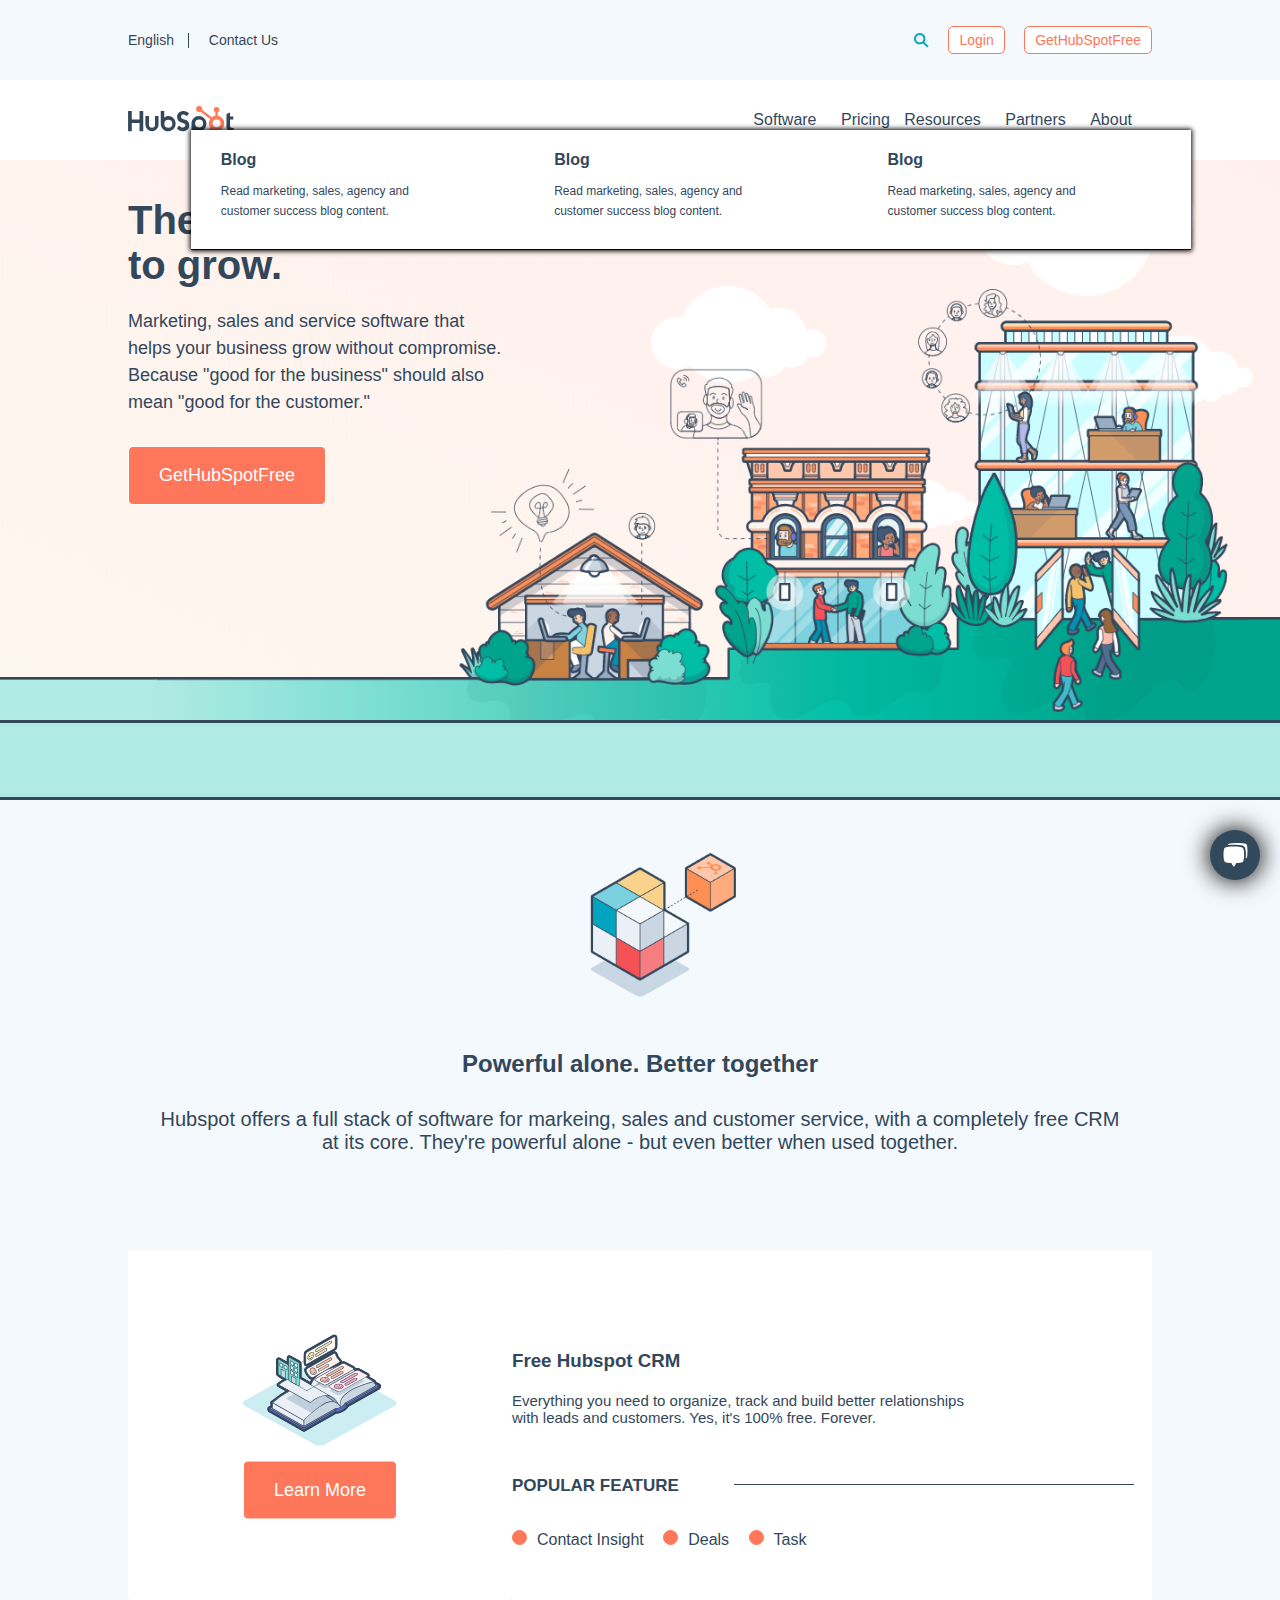
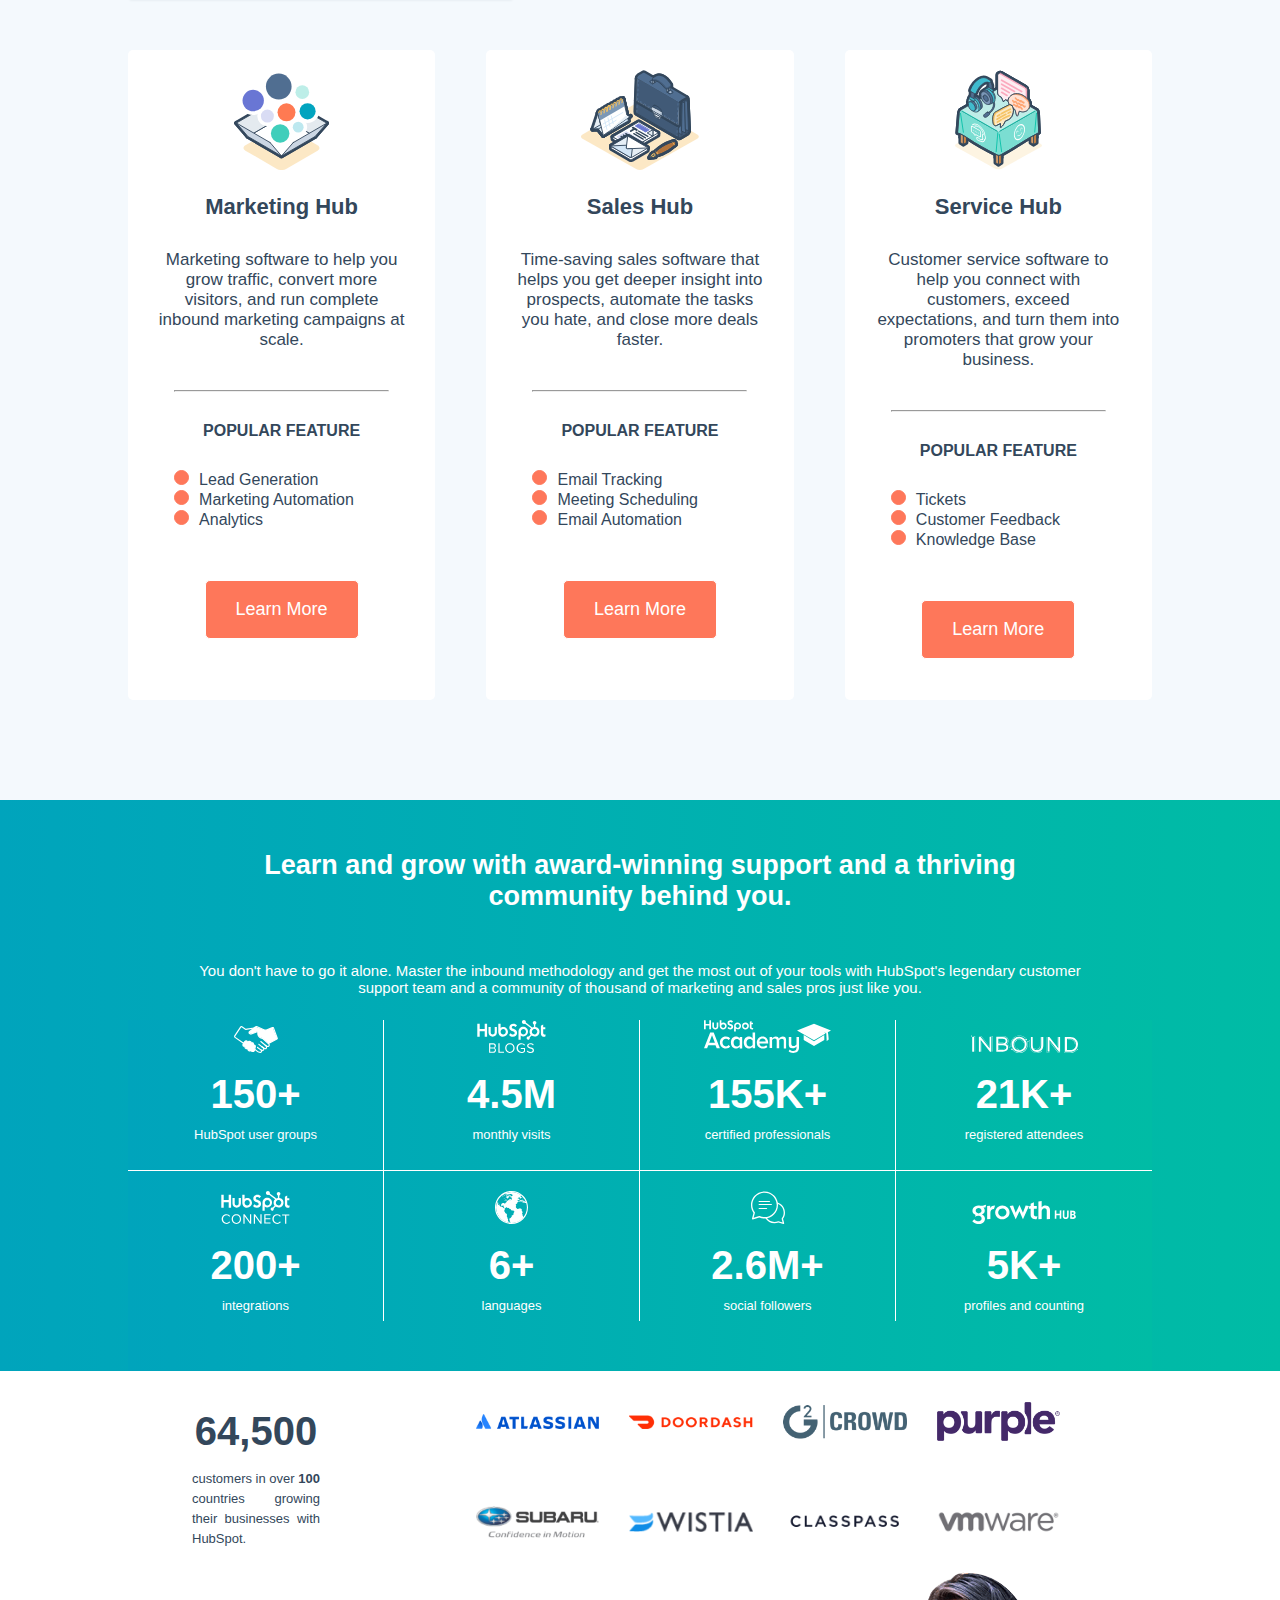
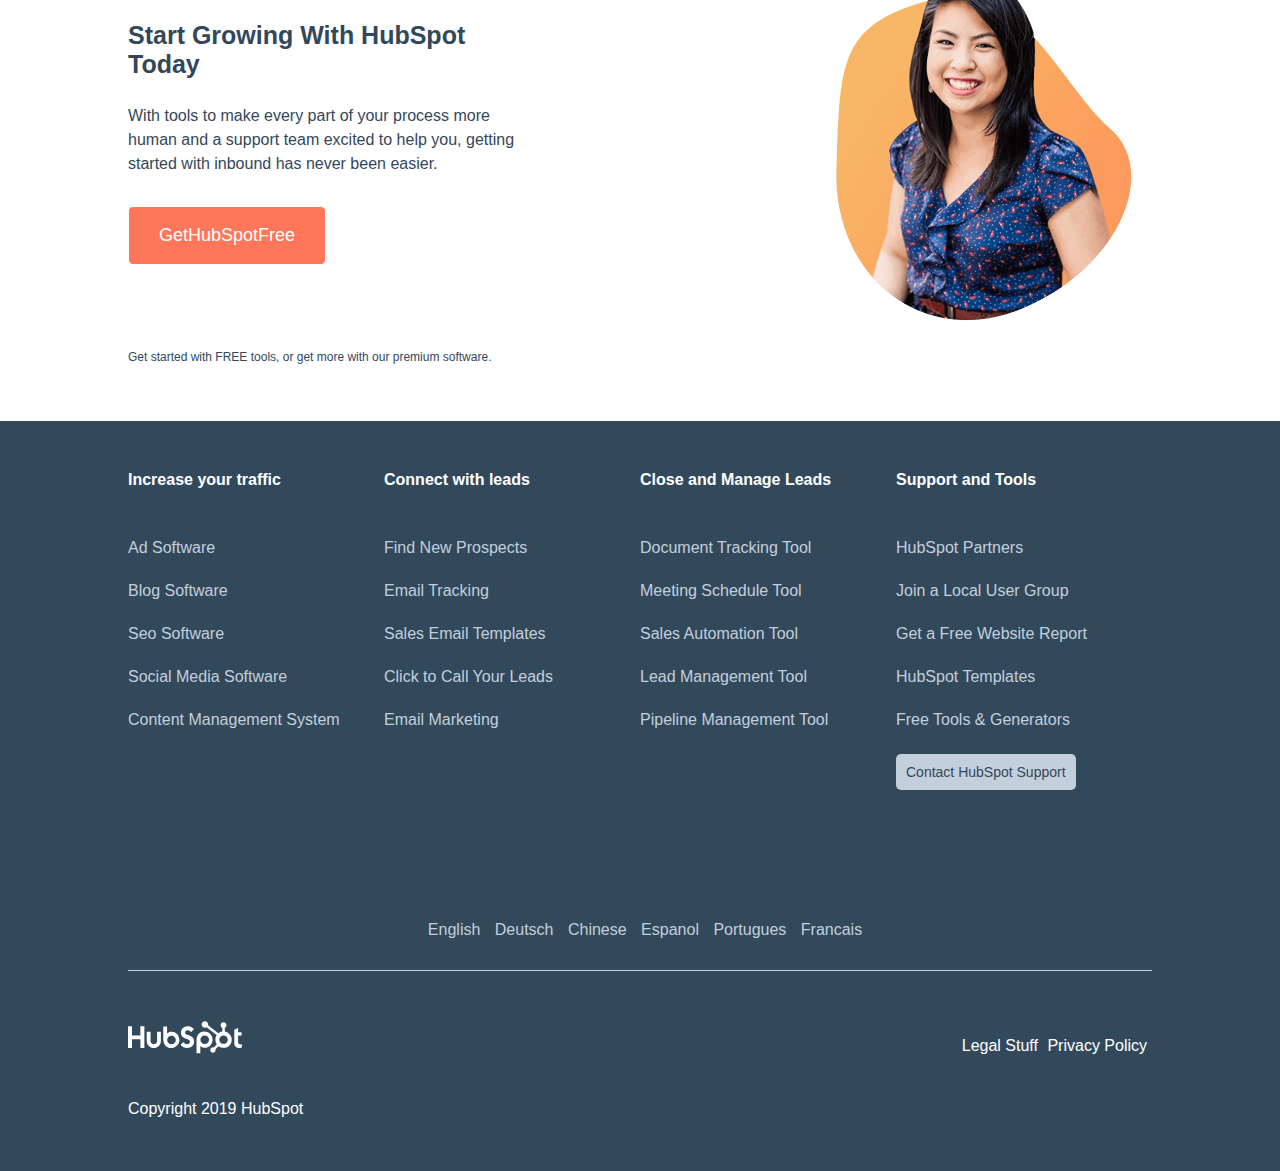
==== bonus/index.html @ f90f20a8 "struttura dropdown resources" ====
<!DOCTYPE html>
<html lang="en">

<head>
    <meta charset="UTF-8">
    <meta http-equiv="X-UA-Compatible" content="IE=edge">
    <meta name="viewport" content="width=device-width, initial-scale=1.0">
    <link rel="shortcut icon" href="./assets/img/HubSpot-Inversed-Favicon.webp" type="image/x-icon" />
    <link rel="preconnect" href="https://fonts.gstatic.com">
    <link href="https://fonts.googleapis.com/css2?family=Montserrat:wght@200;400;600;800&display=swap" rel="stylesheet">
    <link rel="stylesheet" href="https://cdnjs.cloudflare.com/ajax/libs/font-awesome/5.15.3/css/all.min.css"
        integrity="sha512-iBBXm8fW90+nuLcSKlbmrPcLa0OT92xO1BIsZ+ywDWZCvqsWgccV3gFoRBv0z+8dLJgyAHIhR35VZc2oM/gI1w=="
        crossorigin="anonymous" />
    <link rel="stylesheet" href="./assets/css/style.css">
    <link rel="stylesheet" href="./assets/css/dropdown.css">
    <title>Hubspot</title>
</head>

<body>
    <header>
        <div class="container fixed bg-sky clearfix">
            <!-- navbar top -->
            <nav class="top-nav">
                <div class="language">
                    <i class="fas fa-globe-europe"></i>
                    <a href="">English</a>
                    <i class="fas fa-chevron-down"></i>
                    <span class="vertical-divider"></span>
                    <a class="padding-left" href="#">Contact Us</a>
                </div>
                <div class="login">
                    <img src="./assets/img/search-20icon.webp" alt="search icon">
                    <a class="outline-red" href="#">Login</a>
                    <a class="solid-red" href="#">GetHubSpotFree</a>
                </div>
            </nav>
            <!-- /navbar top -->
        </div>
        <div class="container bg-white clearfix">
            <!-- navbar bot -->
            <nav class="bot-nav mg-top">
                <div class="logo">
                    <img src="./assets/img/logo.svg" alt="hubspot logo">
                </div>
                <div class="menu">
                    <div class="dropdown">Software<i class="fas fa-chevron-down"></i>
                        <div class="dropdown-content">
                            <div class="software-row clearfix">
                                <img src="../bonus/assets/img/0.png" alt="">
                                <div class="row-text">
                                    <h4>Free HubSpot CRM</h4>
                                    <p>All your contacts and companies. 100% free.</p>
                                </div>
                            </div>
                            <hr>
                            <div class="software-row clearfix">
                                <img src="../bonus/assets/img/1.png" alt="">
                                <div class="row-text">
                                    <h4>Marketing Hub</h4>
                                    <p>All your contacts and companies. 100% free.</p>
                                </div>
                            </div>
                            <div class="software-row clearfix">
                                <img src="../bonus/assets/img/2.png" alt="">
                                <div class="row-text">
                                    <h4>Sales Hub</h4>
                                    <p>Sales software for closing more deals, faster. Free and premium plans.</p>
                                </div>
                            </div>
                            <div class="software-row clearfix">
                                <img src="../bonus/assets/img/3.png" alt="">
                                <div class="row-text">
                                    <h4 class="novelty">Service Hub</h4>
                                    <p>Software for providing first-class customer service. Free and premium plans.</p>
                                </div>
                            </div>
                            <div class="software-row clearfix">
                                <img src="../bonus/assets/img/4.png" alt="">
                                <div class="row-text">
                                    <h4>CMS Hub</h4>
                                    <p>Content management software to power websites. Premium plans and free trial.</p>
                                </div>
                            </div>
                            <hr>
                            <div class="software-row clearfix">
                                <div id="bottom" class="row-text">
                                    <h4>App Marketplace</h4>
                                    <p>Find HubSpot apps for the tools and software you use to run your business.</p>
                                </div>
                            </div>
                        </div>
                    </div>
                    <div class="dropdown">Pricing</div>
                    <div class="dropdown">Resources<i class="fas fa-chevron-down"></i>
                        <div class="resources-dropdown">
                            <div class="resources-row clearfix">
                                <div class="resources-card">
                                    <h4>Blog</h4>
                                    <p>Read marketing, sales, agency and customer success blog content.</p>
                                </div>
                                <div class="resources-card">
                                    <h4>Blog</h4>
                                    <p>Read marketing, sales, agency and customer success blog content.</p>
                                </div>
                                <div class="resources-card">
                                    <h4>Blog</h4>
                                    <p>Read marketing, sales, agency and customer success blog content.</p>
                                </div>
                            </div>
                        </div>
                    </div>

                    <div class="dropdown">Partners<i class="fas fa-chevron-down"></i></div>

                    <div class="dropdown">About<i class="fas fa-chevron-down"></i></div>

                </div>
            </nav>
            <!-- navbar bot -->
        </div>
    </header>

    <main>
        <!-- jumbotron -->
        <div class="jumbotron">
            <div class="text_container">
                <h1>There's a better way to grow.</h1>
                <p>Marketing, sales and service software that helps your business grow without compromise. Because "good
                    for the business" should also mean "good for the customer."</p>
                <a class="big" href="#">GetHubSpotFree</a>
            </div>
        </div>
        <!-- /jumbotron -->
        <!-- intersezione -->
        <div class="intersection"></div>
        <!-- /intersezione -->
        <!-- jumbotron cube -->
        <div class="cube_section bg-rubik clearfix">
            <div class="jumbotron_row_top rubik"></div>
            <div class="jumbotron_row_bot">
                <h2>Powerful alone. Better together</h2>
                <p>Hubspot offers a full stack of software for markeing, sales and customer service, with a completely
                    free CRM at its core. They're powerful alone - but even better when used together.</p>
            </div>
        </div>
        <!-- /jumbotron cube -->
        <!-- free crm section -->
        <div class="free_crm_container clearfix bg-sky">
            <div class="learn_more bg-white">
                <div class="img_book"><img src="./assets/img/book.svg" alt="">
                    <div class="big">Learn More</div>
                </div>
            </div>
            <div class="free_crm_ups bg-white">
                <div class="crm_text_container">
                    <h3>Free Hubspot CRM</h3>
                    <p>Everything you need to organize, track and build better relationships with leads and customers.
                        Yes,
                        it's 100% free. Forever.</p>
                    <h4>POPULAR FEATURE
                        <div class="horizontal_divider"></div>
                    </h4>
                </div>
                <div class="checkmarks">
                    <ul>
                        <li><i class="fas fa-check"></i>Contact Insight</li>
                        <li><i class="fas fa-check"></i>Deals</li>
                        <li><i class="fas fa-check"></i>Task</li>
                    </ul>
                </div>
            </div>
        </div>
        <!-- /free crm section -->
        <div class="container padding-bt bg-rubik">
            <div class="card-container clearfix">
                <div class="card">
                    <img src="./assets/img/buble.svg" alt="bubble image">
                    <h3>Marketing Hub</h3>
                    <p>Marketing software to help you grow traffic, convert more visitors, and run complete inbound
                        marketing campaigns at scale.</p>
                    <hr>
                    <h4>Popular Feature</h4>
                    <!-- dovrebbero essere dei link ma i programmatori sono pigri, quindi non ho voglia di cambiarli tutti. -->
                    <ul>
                        <li><i class="fas fa-check"></i>Lead Generation</li>
                        <li><i class="fas fa-check"></i>Marketing Automation</li>
                        <li><i class="fas fa-check"></i>Analytics</li>
                    </ul>
                    <div class="big">Learn More</div>
                </div>
                <div class="middle card">
                    <img src="./assets/img/office.svg" alt="business briefcase image">
                    <h3>Sales Hub</h3>
                    <p>Time-saving sales software that helps you get deeper insight into prospects, automate the tasks
                        you hate, and close more deals faster.</p>
                    <hr>
                    <h4>Popular Feature</h4>
                    <ul>
                        <li><i class="fas fa-check"></i>Email Tracking</li>
                        <li><i class="fas fa-check"></i>Meeting Scheduling</li>
                        <li><i class="fas fa-check"></i>Email Automation</li>
                    </ul>
                    <div class="big">Learn More</div>
                </div>
                <div class="card">
                    <img src="./assets/img/table.svg" alt="business desktop image">
                    <h3>Service Hub</h3>
                    <p>Customer service software to help you connect with customers, exceed expectations, and turn them
                        into promoters that grow your business.</p>
                    <hr>
                    <h4>Popular Feature</h4>
                    <ul>
                        <li><i class="fas fa-check"></i>Tickets</li>
                        <li><i class="fas fa-check"></i>Customer Feedback</li>
                        <li><i class="fas fa-check"></i>Knowledge Base</li>
                    </ul>
                    <div class="big">Learn More</div>
                </div>
            </div>
        </div>
        <div class="benchmark_section">
            <div class="benchmark_container">
                <h2>Learn and grow with award-winning support and a thriving community behind you.</h2>
                <p>You don't have to go it alone. Master the inbound methodology and get the most out of your tools with
                    HubSpot's legendary customer support team and a community of thousand of marketing and sales pros
                    just like you.</p>
            </div>
            <div class="customer_container clearfix">
                <div class="customer_card">
                    <img src="./assets/img/hands.svg" alt="a simple handshake">
                    <h4>150+</h4>
                    <p>HubSpot user groups</p>
                </div>
                <div class="customer_card">
                    <img src="./assets/img/blogs.svg" alt="hubspot blog logo">
                    <h4>4.5M</h4>
                    <p>monthly visits</p>
                </div>
                <div class="customer_card">
                    <img src="./assets/img/academy.svg" alt="hubspot academy logo">
                    <h4>155K+</h4>
                    <p>certified professionals</p>
                </div>
                <div class="customer_card">
                    <img src="./assets/img/inbound.svg" alt="inbound logo">
                    <h4>21K+</h4>
                    <p>registered attendees</p>
                </div>
            </div>
            <div class="customer_container clearfix">
                <div class="customer_card">
                    <img src="./assets/img/connect.svg" alt="hubspot connect logo">
                    <h4>200+</h4>
                    <p>integrations</p>
                </div>
                <div class="customer_card">
                    <img src="./assets/img/globe.svg" alt="the globe">
                    <h4>6+</h4>
                    <p>languages</p>
                </div>
                <div class="customer_card">
                    <img src="./assets/img/followers.svg" alt="a simple handshake">
                    <h4>2.6M+</h4>
                    <p>social followers</p>
                </div>
                <div class="customer_card">
                    <img src="./assets/img/growth.svg" alt="growth hub logo">
                    <h4>5K+</h4>
                    <p>profiles and counting</p>
                </div>
            </div>
        </div>

        <!-- partners section -->
        <div class="partner_section clearfix">
            <div class="partner_column_left">
                <div class="centered">

                    <h4>64,500</h4>
                    <p>customers in over <span>100</span> countries growing their businesses with HubSpot.</p>
                </div>
            </div>
            <div class="partner_column_right">
                <div class="partner_row">
                    <div class="partner_card"><img src="./assets/img/atlasian.webp" alt=""></div>
                    <div class="partner_card"><img src="./assets/img/doordash.webp" alt=""></div>
                    <div class="partner_card"><img src="./assets/img/g2crowd.webp" alt=""></div>
                    <div class="partner_card"><img src="./assets/img/purple.webp" alt=""></div>
                </div>
                <div class="partner_row">
                    <div class="partner_card"><img src="./assets/img/subaru.webp" alt=""></div>
                    <div class="partner_card"><img src="./assets/img/wistia.webp" alt=""></div>
                    <div class="partner_card"><img src="./assets/img/classpass.webp" alt=""></div>
                    <div class="partner_card"><img src="./assets/img/vmware.webp" alt=""></div>
                </div>
            </div>
        </div>
        <!-- /partners section -->
        <div class="start_growing clearfix">
            <div class="start_growing_left">
                <h2>Start Growing With HubSpot Today</h2>
                <p>With tools to make every part of your process more human and a support team excited to help you,
                    getting started with inbound has never been easier.</p>
                <div class="big">GetHubSpotFree</div>
                <p>Get started with FREE tools, or get more with our premium software.</p>
            </div>
            <div class="start_growing_right">
                <img src="./assets/img/woman.webp" alt="">
            </div>
        </div>
    </main>
</body>

<footer>
    <div class="footer_top">
        <div class="footer_top_container clearfix">
            <div class="footer_top_column">
                <h4>Increase your traffic</h4>
                <ul>
                    <li>Ad Software</li>
                    <li>Blog Software</li>
                    <li>Seo Software</li>
                    <li>Social Media Software</li>
                    <li>Content Management System</li>
                </ul>
            </div>
            <div class="footer_top_column">
                <h4>Connect with leads</h4>
                <ul>
                    <li>Find New Prospects</li>
                    <li>Email Tracking</li>
                    <li>Sales Email Templates</li>
                    <li>Click to Call Your Leads</li>
                    <li>Email Marketing</li>
                </ul>
            </div>
            <div class="footer_top_column">
                <h4>Close and Manage Leads</h4>
                <ul>
                    <li>Document Tracking Tool</li>
                    <li>Meeting Schedule Tool</li>
                    <li>Sales Automation Tool</li>
                    <li>Lead Management Tool</li>
                    <li>Pipeline Management Tool</li>
                </ul>
            </div>
            <div class="footer_top_column">
                <h4>Support and Tools</h4>
                <ul>
                    <li>HubSpot Partners</li>
                    <li>Join a Local User Group</li>
                    <li>Get a Free Website Report</li>
                    <li>HubSpot Templates</li>
                    <li>Free Tools & Generators</li>
                    <li id="call_911"><a href="">Contact HubSpot Support</a></li>
                    <li id="social_icons">
                        <a href=""><i class="fab fa-facebook-f"></i></a>
                        <a href=""><i class="fab fa-instagram"></i></a>
                        <a href=""><i class="fab fa-youtube"></i></a>
                        <a href=""><i class="fab fa-twitter"></i></a>
                        <a href=""><i class="fab fa-linkedin-in"></i></a>
                    </li>
                </ul>
            </div>
        </div>
    </div>
    <div class="footer_top_container">
        <a href="">English</a>
        <a href="">Deutsch</a>
        <a href="">Chinese</a>
        <a href="">Espanol</a>
        <a href="">Portugues</a>
        <a href="">Francais</a>
    </div>
    <div class="footer_top_container clearfix">

        <div class="footer_logo">
            <img src="./assets/img/logo-white.svg" alt="">
            <p>Copyright 2019 HubSpot</p>
        </div>
        <div class="footer_legal">
            <a href="">Legal Stuff</a>
            <a href="">Privacy Policy</a>
        </div>

    </div>
</footer>
<div class="chat">
    <div class="chat-box">
        <img class="chat-avatar" src="./assets/img/bot-avatar.jpg" alt="">
        <p>👋 want to chat about HubSpot? I'm here to help you find your way!</p>
        <div class="close">
            <i class="far fa-times-circle"></i>
        </div>
    </div>
</div>


</html>
---- bonus/assets/css/style.css ----
/* global rules */

* {
    box-sizing: border-box;
    margin: 0;
    padding: 0;
    font-family: Arial, Helvetica, sans-serif;
    color: #33475B;
}

.body {
    min-width: 1920px;
}

a {
    font-size: 14px;
    text-decoration: none;
}

.fa-chevron-down {
    padding: 0 5px 0 5px
}

.clearfix {
    content: "";
    display: table;
    clear: both;
}

.jumbotron {
    background-image: url(/assets/img/jumbotron.png);
    background-size: cover;
    background-repeat: no-repeat;
    background-position-y: 50%;
    position: relative;
    width: 100%;
    height: 560px;
    background-color: #FFF2EE;
}

.container {
    width: 100%;
}
.padding-bt {
    padding-bottom: 50px;
}

.outline-red, .solid-red {
    border: 1px solid #FE775A;
    background-color: white;
    color: #FE775A;
    border-radius: 5px;
    margin-left: 15px;
    padding: 5px 10px;
    transition: 0.3s;
}

.outline-red:hover, .solid-red:hover {
    border: 1px solid white;
    background-color: #FE775A;
    color: white;
}

.padding-left {
    padding-left: 15px;
}

.padding-right {
    padding-right: 15px;
}

.bg-sky {
    background-color: #F4F9FD;
}

.bg-white {
    background-color: white;
}

.bg-rubik {
    background-color: #F4F9FD;
}

/*** HEADER ***/

.top-nav, .bot-nav {
    width: 80%;
    height: 80px;
    margin: auto;
}
.fixed {
    position: fixed;
    top: 0;
    left: 0;
    width: 100%;
    z-index: 1;
}
.mg-top {
    margin-top: 80px;
}

.language {
    width: 50%;
    text-align: left;
    line-height: 80px;
    float: left;
}

.vertical-divider {
    display: inline-block;
    background-color: #33475B;
    line-height: 80px;
    vertical-align: middle;
    width: 1px;
    height: 15px;
}

.login {
    width: 50%;
    text-align: right;
    line-height: 80px;
    float: left;
}

.login img, .language img {
    line-height: 80px;
    vertical-align: middle;
    height: 15px;
    width: 15px;
}

/* bot navbar */
.logo img {
    display: inline-block;
    line-height: 80px;
    vertical-align: middle;
}

.bot-nav {
    height: 80px;
    line-height: 80px;
}

.logo {
    width: 20%;
    float: left;
}

.menu {
    width: 80%;
    float: left;
    text-align: right;
}

.menu .navbar_option {
    display: inline-table;
}

.menu select {
    background-color: white;
    color: #33475B;
    margin-left: 10px;
    border-style: none;
    border-radius: 5px;
    text-decoration: none;
}

.menu select:hover, menu a:hover {
    cursor: pointer;
}

.menu a {
    margin-left: 15px;
    padding: 5px 10px;
    text-decoration: none;
}

/*** MAIN ***/

/* jumbotron */

.text_container {
    position: absolute;
    height: 560px;
    margin-left: 10%;
    margin-top: 3%;
    width: 30%;
}

.text_container h1 {
    font-size: 40px;
    margin-bottom: 20px;
}

.text_container p, .big {
    font-size: 18px;
    line-height: 1.5em;
}

.big {
    display: inline-block;
    margin-left: 0;
    margin-top: 30px;
    padding: 15px 30px;
    border: 1px solid white;
    background-color: #FE775A;
    color: white;
    border-radius: 5px;
    transition: 0.3s;
    text-decoration: none;
}

.big:hover {
    background-color: white;
    border: 1px solid #FE775A;
    color: #FE775A;
    cursor: pointer;
}

/* intersection */

.intersection {
    background-color: #AFEBE4;
    height: 80px;
    width: 100%;
    border-top: 3px solid #33475B;
    border-bottom: 3px solid #33475B;
}

/* rubik cube section */

.cube_section {
    width: 100%;
}

.rubik {
    background-image: url(/assets/img/cube.webp);
    background-position: center;
    background-repeat: no-repeat;
    background-size: 15%;
}

.jumbotron_row_top, .jumbotron_row_bot {
    height: 250px;
    width: 100%;
    float: left;
    text-align: center;
}

.jumbotron_row_bot {
    height: 200px;
}

.jumbotron_row_bot h2 {
    margin-bottom: 30px;
}

.jumbotron_row_bot p {
    display: inline-block;
    font-size: 20px;
    width: 75%;
}

/* free crm section */

.free_crm_container {
    width: 100%;
    padding-bottom: 50px;
}

.learn_more, .free_crm_ups {
    height: 350px;
    float: left;
}

.learn_more {
    width: 30%;
    margin-left: 10%;
    border-radius: 3px;
    box-shadow: 1px 1px 2px #E8EEF3;
}

.free_crm_ups {
    width: 50%;
    margin-right: 10%;
    position: relative;
}

.crm_text_container {
    height: 50%;
    position: absolute;
    top: 20px;
}

.crm_text_container p {
    display: block;
    width: 75%;
    margin-top: 20px;
    font-size: 15px;
}

.crm_text_container h3 {
    padding-top: 80px;
}

.crm_text_container h4 {
    display: inline-block;
    padding-top: 50px;
    font-weight: bold;
    font-size: 17px;
}

.horizontal_divider {
    display: inline-block;
    height: 1px;
    width: 400px;
    background-color: #33475B;
    margin-bottom: 4px;
    margin-left: 50px;
    vertical-align: middle;
}

.checkmarks {
    height: 20%;
    position: absolute;
    bottom: 0;
}

.fa-check {
    width: 15px;
    height: 15px;
    display: inline-block;
    margin-right: 10px;
    text-align: center;
    line-height: 15px;
    font-size: 15px;
    color: white;
    border: 1px solid #FE775A;
    background-color: #FE775A;
    border-radius: 50%;
}

.checkmarks ul {
    list-style: none;
}

.checkmarks>ul li {
    display: inline-block;
    margin-right: 15px;
}

.img_book {
    display: inline-block;
    height: 80%;
    width: 100%;
    position: relative;
    text-align: center;
}

.img_book img {
    text-align: center;
    height: 40%;
    margin: 0;
    position: absolute;
    top: 50%;
    left: 50%;
    transform: translate(-50%, -50%);
}

.img_book .big {
    position: absolute;
    top: 75%;
    transform: translate(-50%, -50%);
}

.img_book .big:hover {
    cursor: pointer;
}

/* cards section */

.card-container {
    width: 80%;
    margin: auto;
    margin-bottom: 50px;
}

.card {
    width: 30%;
    height: 650px;
    background-color: white;
    border-radius: 5px;
    text-align: center;
    float: left;
}

.middle {
    margin-left: 5%;
    margin-right: 5%;
}

.card img {
    height: 100px;
    width: auto;
    margin-top: 20px;
    margin-bottom: 20px;
}

.card h3 {
    margin-bottom: 30px;
    font-size: 22px;
    font-weight: bolder;
}

.card p {
    display: inline-block;
    width: 80%;
    font-size: 17px;
    margin-bottom: 40px;
}

.card hr {
    width: 70%;
    margin: auto;
}

.card h4 {
    margin-top: 30px;
    font-weight: bolder;
    text-transform: uppercase;
}

.card ul {
    text-align: left;
    margin-left: 15%;
    margin-top: 30px;
    list-style: none;
}

.card .big {
    margin-top: 50px;
}

.card>ul li, .card>ul>.fa-check {
    line-height: 20px;
}

/* sezione benchmark */

.benchmark_section {
    width: 100%;
    text-align: center;
    background: rgb(9, 9, 121);
    background: linear-gradient(90deg, rgba(9, 9, 121, 1) 0%, rgba(0, 164, 188, 1) 0%, rgba(0, 188, 165, 1) 100%);
}

.benchmark_container {
    width: 80%;
    height: 220px;
    margin: auto;
}

.benchmark_container h2 {
    display: inline-block;
    width: 80%;
    margin: 50px 0;
    color: white;
    font-size: 27px;
}

.benchmark_container p {
    display: inline-block;
    color: white;
    width: 90%;
    font-size: 15px;
}

/* benchmark table */

.customer_container {
    width: 80%;
    margin: auto;
    text-align: center;
    background: rgb(9, 9, 121);
    background: linear-gradient(90deg, rgba(9, 9, 121, 1) 0%, rgba(0, 164, 188, 1) 0%, rgba(0, 188, 165, 1) 100%);
}

.customer_container:nth-child(2) {
    border-bottom: 1px solid white;
}

.customer_card {
    height: 150px;
    width: calc(100% / 4);
    float: left;
    border-right: 1px solid white;
}

.customer_card:nth-child(4) {
    border-right-style: none;
}

.customer_card h4, .customer_card p {
    color: white;
}

.customer_card h4, .partner_column_left h4 {
    margin-top: 15px;
    font-size: 40px;
}

.customer_card p {
    margin-top: 10px;
    font-size: 13px;
}

.customer_container:last-of-type>.customer_card img {
    padding-top: 20px;
}

.customer_container:last-of-type>.customer_card:last-of-type img {
    padding-top: 30px;
}

.customer_container:last-of-type .customer_card {
    margin-bottom: 50px;
}

/* sezione partners */

.partner_section {
    width: 80%;
    margin: auto;
    text-align: center;
    background-color: white;
}

.partner_column_left {
    width: 25%;
    height: 200px;
    float: left;
    position: relative;
}

.partner_column_left p {
    display: inline-block;
    font-size: 13px;
    text-align: justify;
    line-height: 1.25rem;
}

.partner_column_left p>span {
    font-weight: bold;
}

.partner_column_left h4 {
    margin-bottom: 15px;
}

.centered {
    margin: 0;
    position: absolute;
    top: 50%;
    left: 50%;
    transform: translate(-50%, -50%);
}

.partner_column_right {
    width: 75%;
    height: 200px;
    line-height: 100px;
    text-align: center;
    text-align: left;
    float: left;
}

.partner_row {
    width: 80%;
    margin: auto;
}

.partner_row img {
    width: 100%;
    line-height: 100px;
    vertical-align: middle;
}

.partner_card {
    width: calc(100% / 4);
    line-height: 100px;
    vertical-align: middle;
    float: left;
    padding: 0 15px;
}

.partner_row:last-of-type {
    margin-bottom: 50px;
}

/* start growing section */

.start_growing {
    width: 80%;
    margin: auto;
}

.start_growing_left {
    width: 40%;
    height: 450px;
    float: left;
}

.start_growing_right {
    width: 50%;
    height: 350px;
    margin-left: 8%;
    text-align: right;
    float: left;
}

.start_growing_left h2 {
    width: 400px;
    text-align: left;
    font-size: 25px;
    margin-top: 50px;
    margin-bottom: 25px;
}

.start_growing_left p {
    text-align: left;
    font-size: 16px;
    line-height: 1.5rem;
}

.start_growing_left p:last-of-type {
    font-size: 12px;
    margin-top: 80px;
}

.start_growing_right img {
    height: 100%;
}

/* footer */

footer, .footer_logo p, .footer_legal a, .footer_top_column h4, .footer_top_column ul li:hover, #social_icons a>.fab:hover {
    color: white;
}

footer {
    width: 100%;
    background-color: #32495B;
}

.footer_top_container {
    width: 80%;
    margin: auto;
}

.footer_top_column {
    width: calc(100% / 4);
    height: 500px;
    float: left;
    text-align: left;
}

.footer_top_column h4 {
    margin: 50px 0;
}

.footer_top_column ul li {
    color: #C4CFDC;
    margin-bottom: 25px;
    list-style: none;
    cursor: pointer;
}

#call_911 {
    display: inline-block;
    background-color: #C4CFDC;
    color: #32495B;
    padding: 10px;
    font-size: 14px;
    border-radius: 5px;
}

#call_911 a {
    text-decoration: none;
}

.footer_top_container:nth-of-type(2) {
    height: 50px;
    text-align: center;
    border-bottom: 1px solid #C4CFDC;
}

.footer_top_container:nth-of-type(2) a {
    display: inline-block;
    bottom: 5px;
    color: #C4CFDC;
    font-size: 16px;
    padding-left: 10px;
    text-decoration: none;
}

.footer_logo, .footer_legal {
    width: 50%;
    height: 150px;
    line-height: 50px;
    vertical-align: middle;
    float: left;
}

.footer_legal {
    text-align: right;
    margin-top: 50px;
}

.footer_logo img {
    margin: 50px 0 10px 0;
    line-height: 50px;
}

.footer_logo p, .footer_legal a {
    font-size: 16px;
    margin-right: 5px;
    text-decoration: none;
}

.fa-facebook-f, .fa-instagram, .fa-youtube, .fa-twitter, .fa-linkedin-in {
    color: #C4CFDC;
    font-size: 18px;
    padding-right: 18px;
}

#social_icons a>.fab:hover, .footer_top_column ul li:hover, #call_911:hover {
    transition: 0.5s;
}

#call_911:hover {
    background-color: white;
}
---- bonus/assets/css/dropdown.css ----
.dropdown {
    display: inline-block;
    position: relative;
    margin-right: 10px;
}

.dropdown-content {
    display: none;
    width: 600px;
    height: 450px;
    background-color: white;
    box-shadow: 0 0 5px 1px black;
    position: absolute;
    top: 50px;
    z-index: 1;
}

.novelty::after {
    content: "NEW";
    font-size: 10px;
    line-height: 20px;
    vertical-align: middle;
    margin-left: 5px;
    border: 1px solid green;
    padding: 5px 5px;
    background-color: green;
    border-radius: 3px;
    color: white;
    font-weight: 800;
}

.menu .dropdown {
    margin-right: 10px;
}

.dropdown:hover .dropdown-content {
    display: block;
}

.dropdown-content li {
    list-style: none;
}

.software-row {
    width: 100%;
    float: left;
}

.software-row:last-of-type {
    padding-left: 5%;
    margin-bottom: 5%;
}

.software-row img {
    float: left;
    margin: 15px;
}

.row-text {
    float: left;
    text-align: middle;
}

.row-text p {
    font-size: 12px;
    line-height: 20px;
}

.row-text h4 {
    font-weight: bold;
    text-align: left;
    line-height: 20px;
    margin-top: 15px;
}

hr {
    width: 90%;
    background-color: black;
    margin: auto;
}

.software-row:hover {
    text-decoration: underline;
    background-color: blanchedalmond;
}
/* ***********RESOURCES DROPDOWN **************** */

.resources-dropdown {
    display: block;
    width: 1000px;
    background-color: white;
    box-shadow: 0 0 5px 1px black;
    position: absolute;
    top: 50px;
    right: -200px;
    z-index: 1;
}
.resources-row {
    width: 100%;
    margin:auto;
    float: left;
}
.resources-card {
    text-align: left;
    height: 120px;
    width: calc(100%/3);
    background-color: white;
    border-bottom: 1px solid black;
    float: left;
}
.resources-card h4 {
    font-weight: bold;
    text-align: left;
    line-height: 20px;
    padding-left: 30px;
    padding-top: 20px;
}
.resources-card p {
    display: inline-block;
    font-size: 12px;
    line-height: 20px;
    text-align: left;
    padding-left: 30px;
    margin-bottom: 50px;
    width: 80%;
}

/* bubble chat */

.chat {
    position: fixed;
    bottom: 20px;
    right: 20px;
    width: 50px;
    height: 50px;
    border-radius: 50%;
    background-repeat: no-repeat;
    background-size: 50%;
    background-position: 50%;
    background-image: url(../img/launcher-open-icon.svg);
    background-color: #32495B;
    box-shadow: 0 0 25px 1px black;
}

.chat-box {
    display: none;
    position: fixed;
    bottom: 85px;
    right: 20px;
    width: 200px;
    height: 100px;
    border: 1px solid black;
    background-color: white;
    border-radius: 5px;
    text-align: center;
}

.chat-avatar {
    position: fixed;
    width: 50px;
    right: 96px;
    bottom: 160px;
}

.fa-times-circle {
    position: fixed;
    right: 30px;
    bottom: 160px;
}

.chat:hover .chat-box {
    display: block;
}

.chat-box p {
    display: inline-block;
    padding: 30px 10px;
    font-size: 12px;
    margin: auto;
    text-align: left;
}
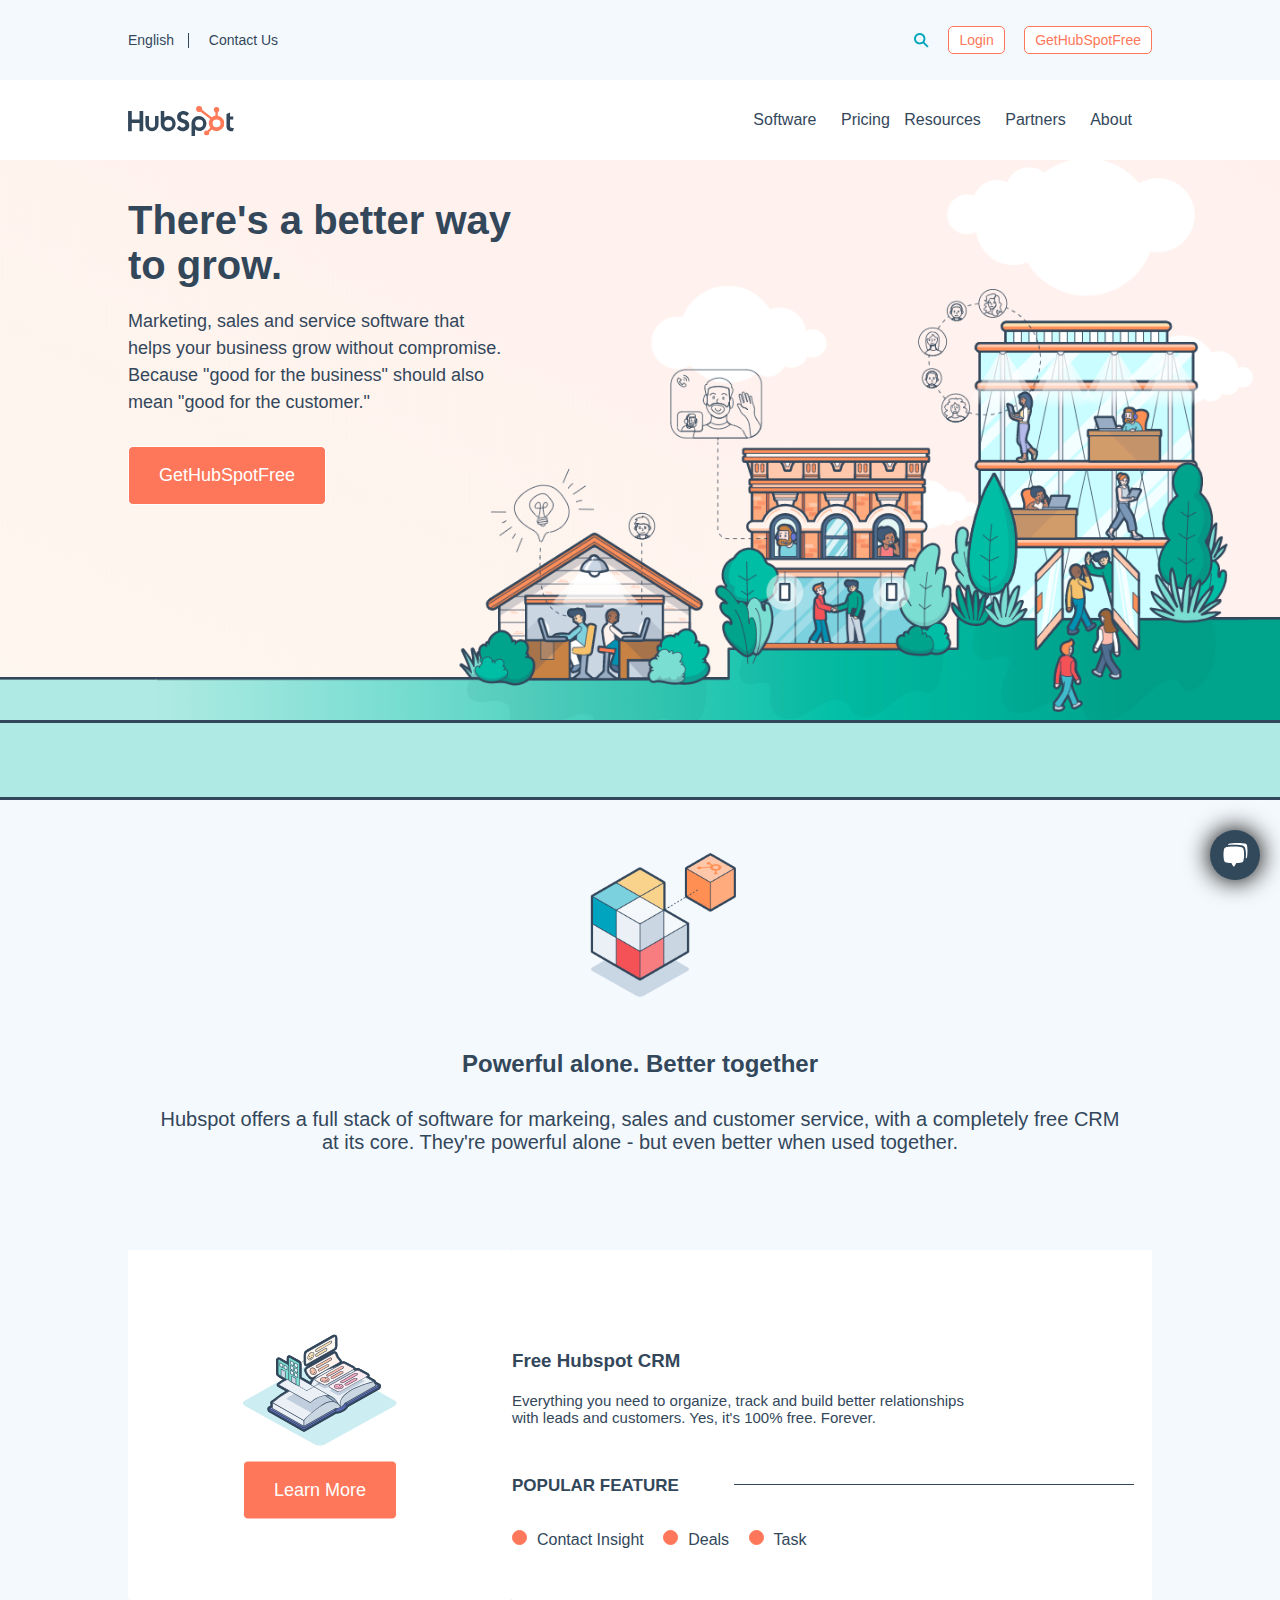
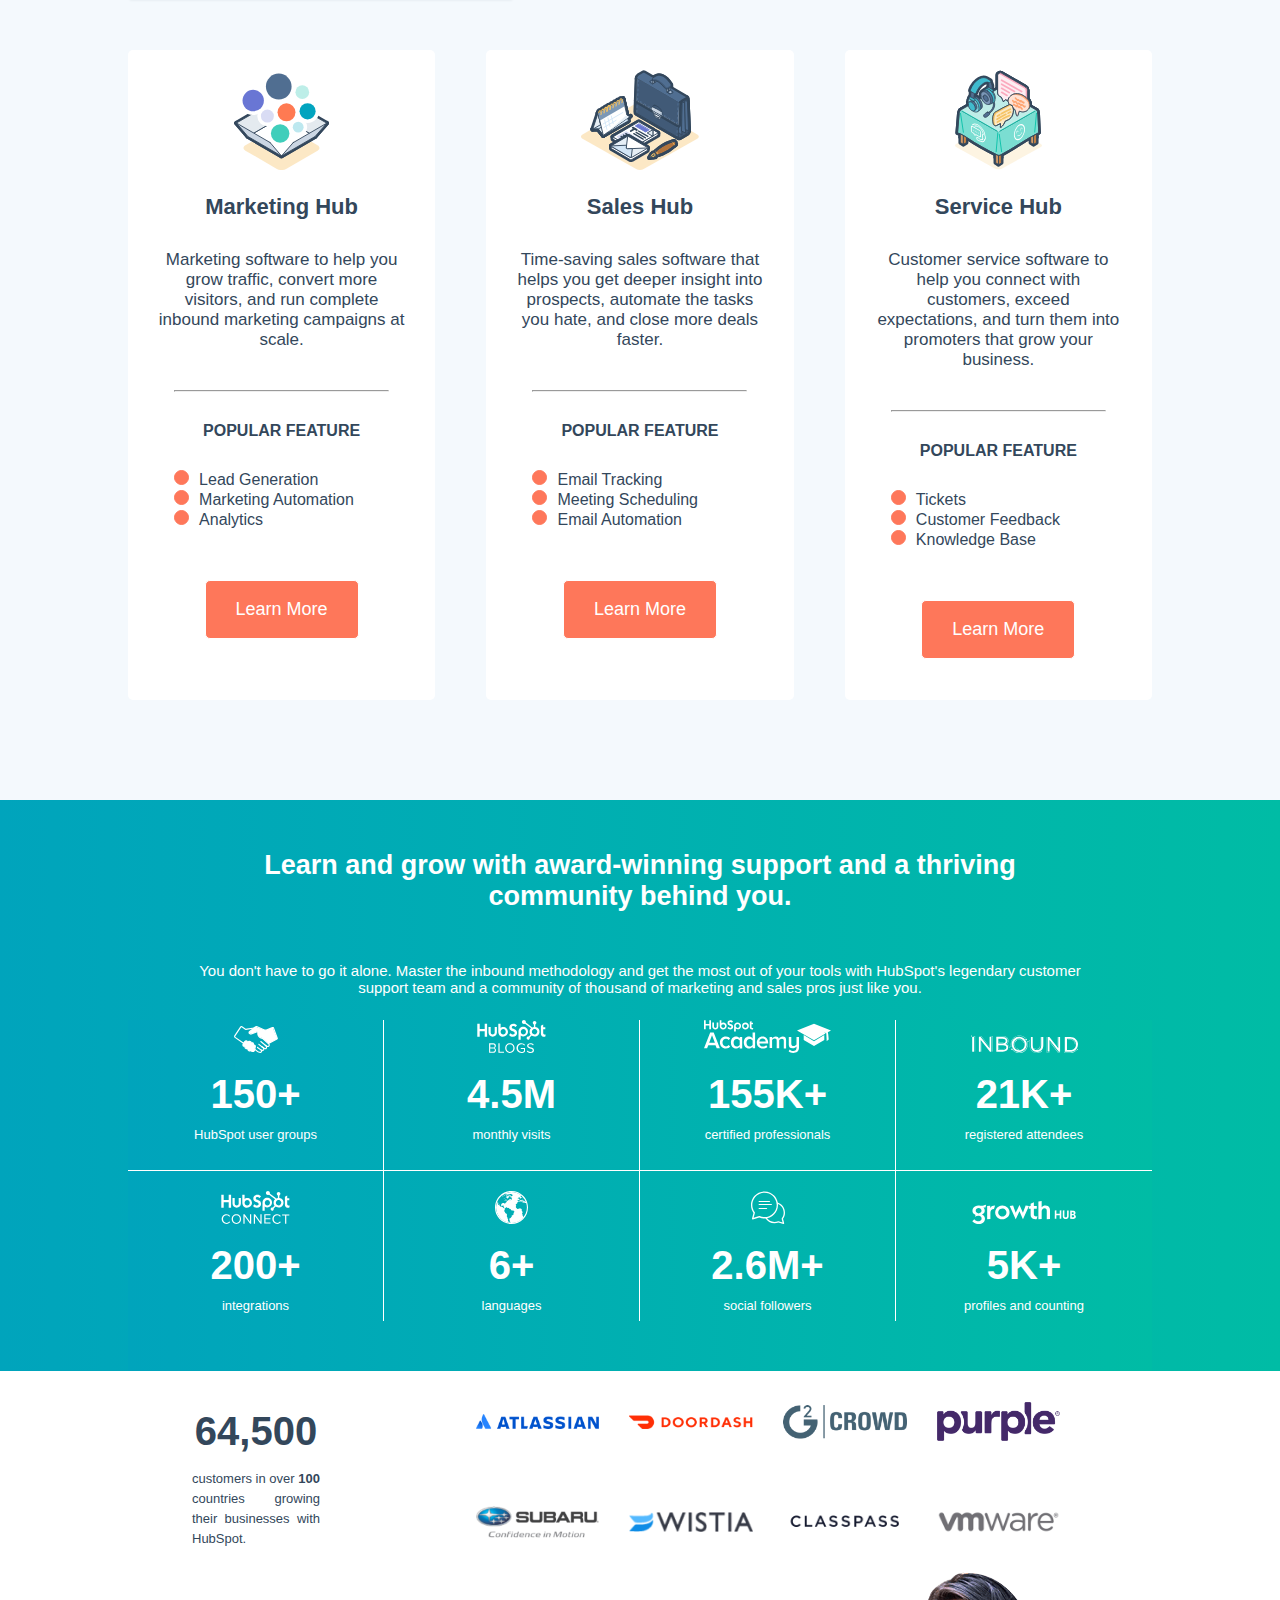
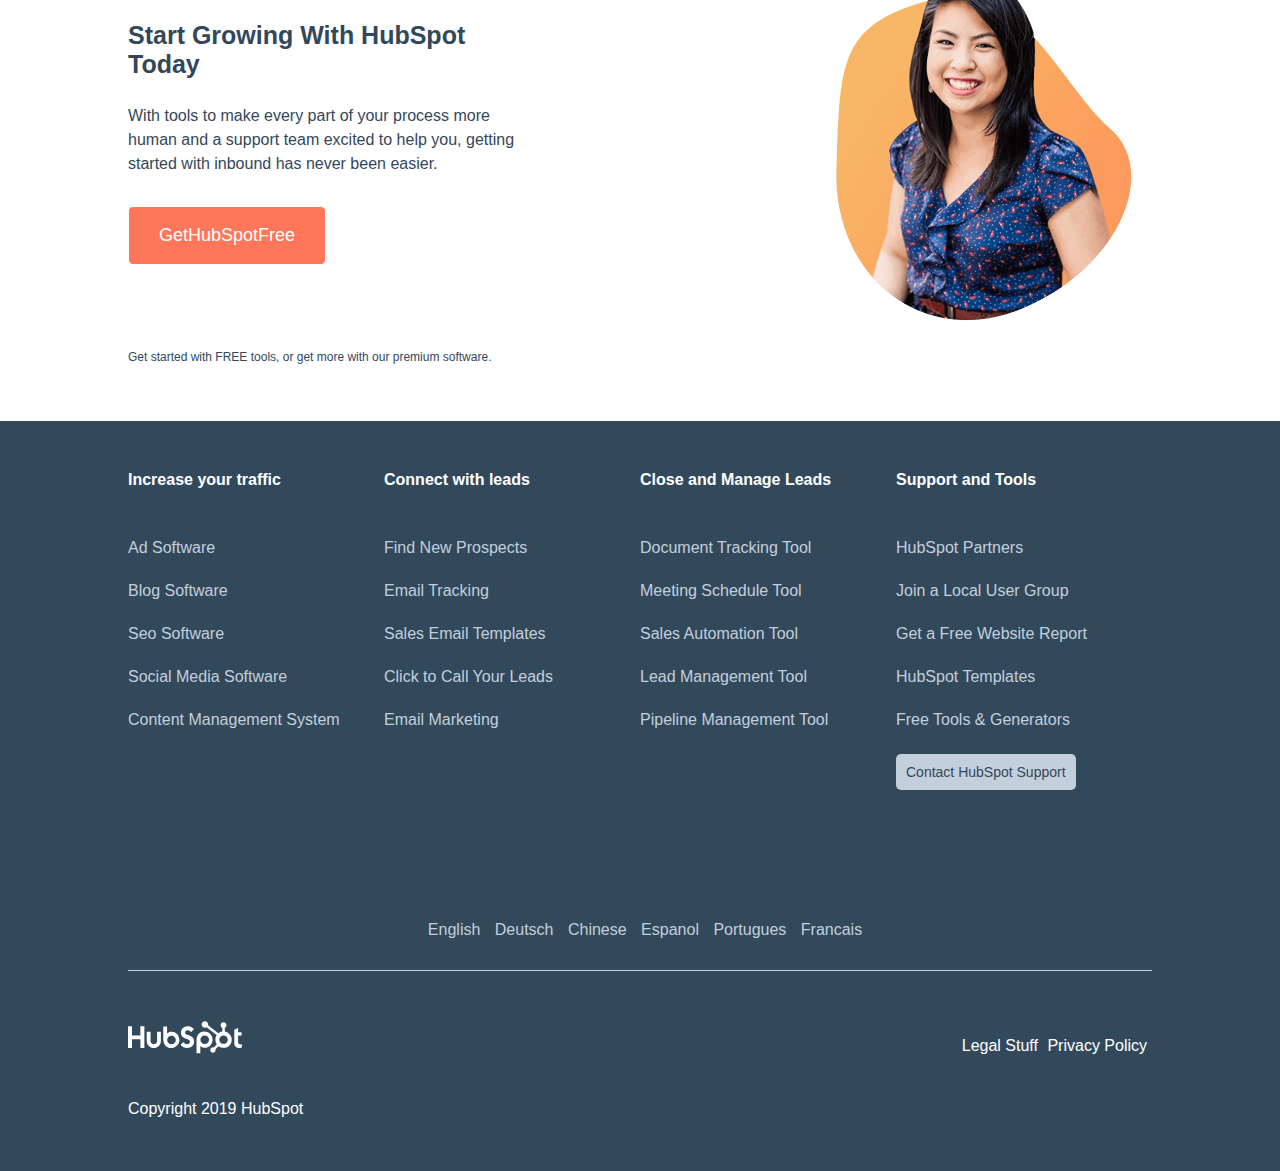
==== commit 795f2621: "ok dropdown resources" ====
--- a/bonus/index.html
+++ b/bonus/index.html
@@ -99,11 +99,39 @@
                                     <p>Read marketing, sales, agency and customer success blog content.</p>
                                 </div>
                                 <div class="resources-card">
-                                    <h4>Blog</h4>
-                                    <p>Read marketing, sales, agency and customer success blog content.</p>
-                                </div>
-                                <div class="resources-card">
-                                    <h4>Blog</h4>
+                                    <h4>Customer Stories</h4>
+                                    <p>Read marketing, sales, agency and customer success blog content.</p>
+                                </div>
+                                <div class="resources-card">
+                                    <h4>Developers</h4>
+                                    <p>Read marketing, sales, agency and customer success blog content.</p>
+                                </div>
+                            </div>
+                            <div class="resources-row clearfix">
+                                <div class="resources-card">
+                                    <h4>Ebooks, Guides & More</h4>
+                                    <p>Read marketing, sales, agency and customer success blog content.</p>
+                                </div>
+                                <div class="resources-card">
+                                    <h4>Onboarding & Services</h4>
+                                    <p>Read marketing, sales, agency and customer success blog content.</p>
+                                </div>
+                                <div class="resources-card">
+                                    <h4>Research & Reports</h4>
+                                    <p>Read marketing, sales, agency and customer success blog content.</p>
+                                </div>
+                            </div>
+                            <div class="resources-row clearfix">
+                                <div class="resources-card">
+                                    <h4>Free Courses & Certifications</h4>
+                                    <p>Read marketing, sales, agency and customer success blog content.</p>
+                                </div>
+                                <div class="resources-card">
+                                    <h4>What is Inbound?</h4>
+                                    <p>Read marketing, sales, agency and customer success blog content.</p>
+                                </div>
+                                <div class="resources-card">
+                                    <h4>Customer Support</h4>
                                     <p>Read marketing, sales, agency and customer success blog content.</p>
                                 </div>
                             </div>
--- a/bonus/assets/css/dropdown.css
+++ b/bonus/assets/css/dropdown.css
@@ -86,7 +86,7 @@
 /* ***********RESOURCES DROPDOWN **************** */
 
 .resources-dropdown {
-    display: block;
+    display: none;
     width: 1000px;
     background-color: white;
     box-shadow: 0 0 5px 1px black;
@@ -95,9 +95,14 @@
     right: -200px;
     z-index: 1;
 }
+.dropdown:hover .resources-dropdown {
+    display: block;
+}
 .resources-row {
-    width: 100%;
-    margin:auto;
+    width: 90%;
+    position: relative;
+    left: 5%;
+    right: 5%;
     float: left;
 }
 .resources-card {
@@ -108,6 +113,11 @@
     border-bottom: 1px solid black;
     float: left;
 }
+
+.resources-row:nth-of-type(3) .resources-card {
+    border-bottom: none;
+}
+
 .resources-card h4 {
     font-weight: bold;
     text-align: left;
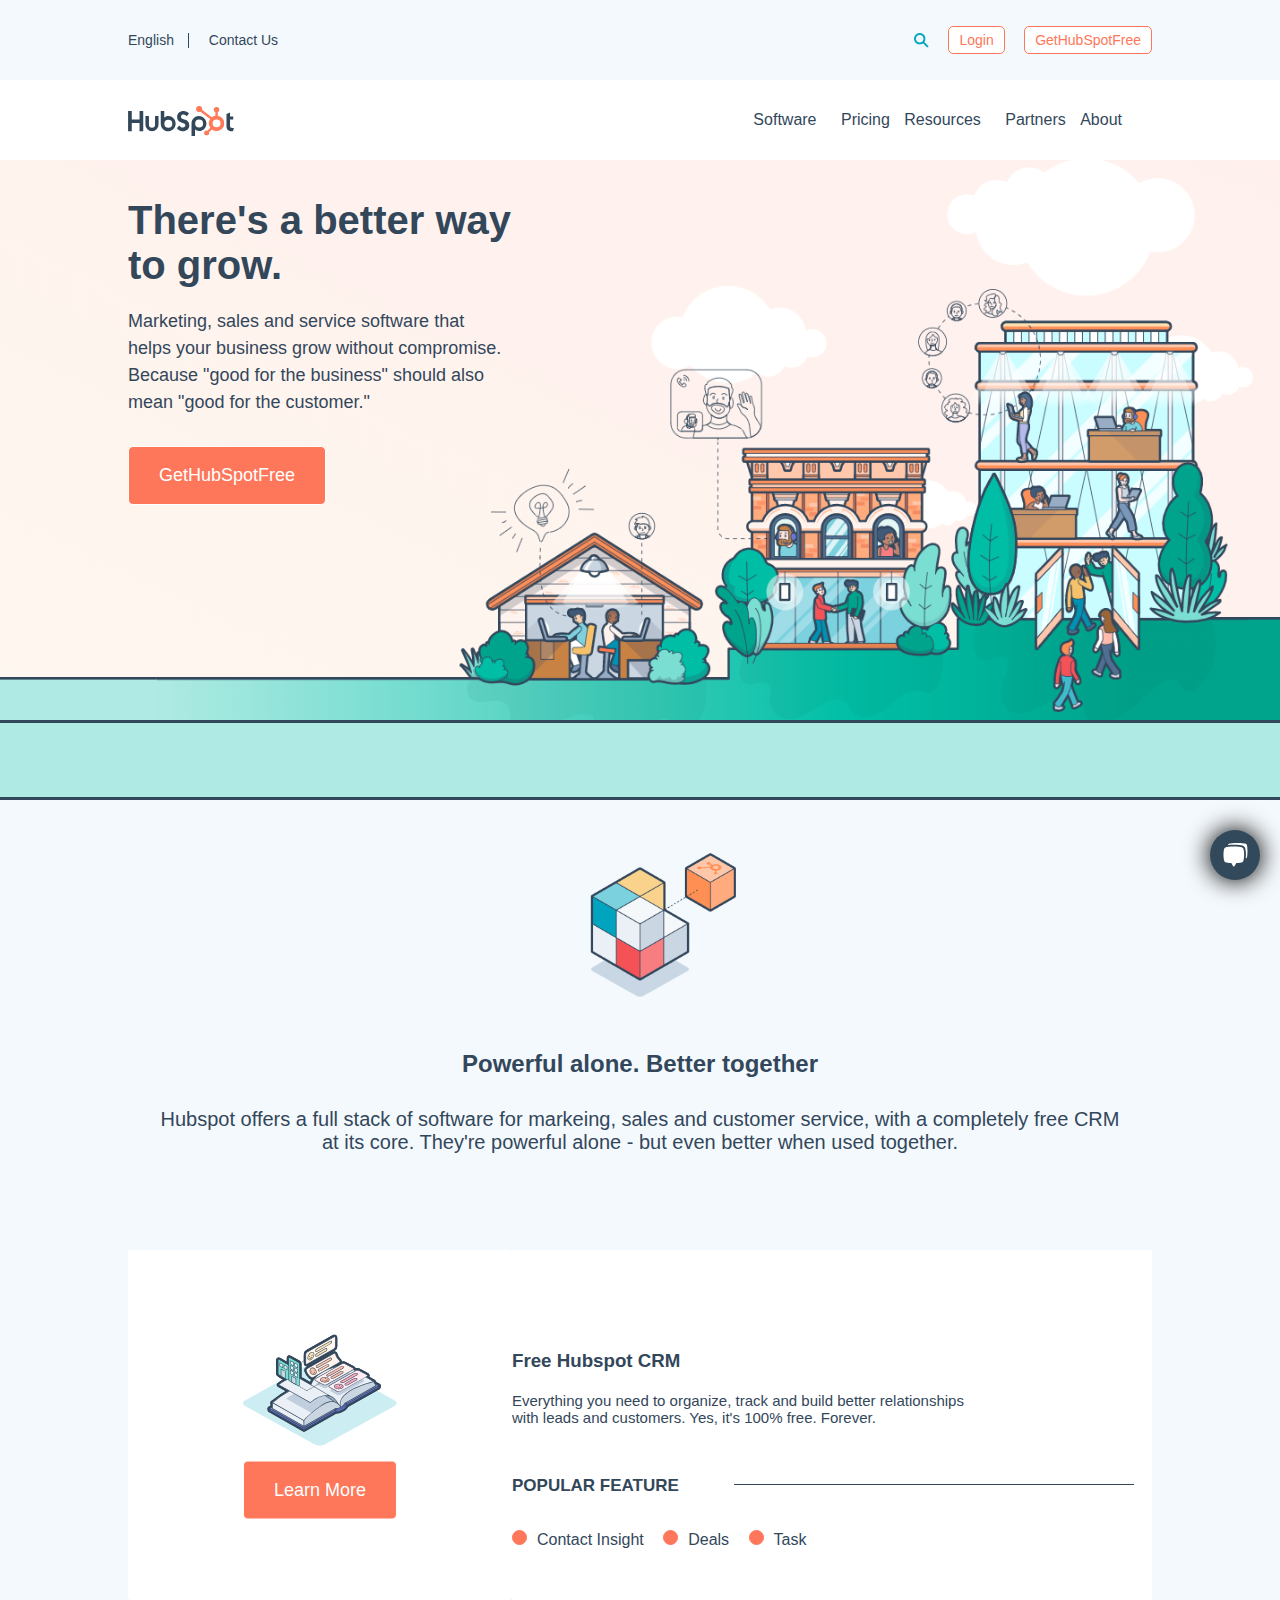
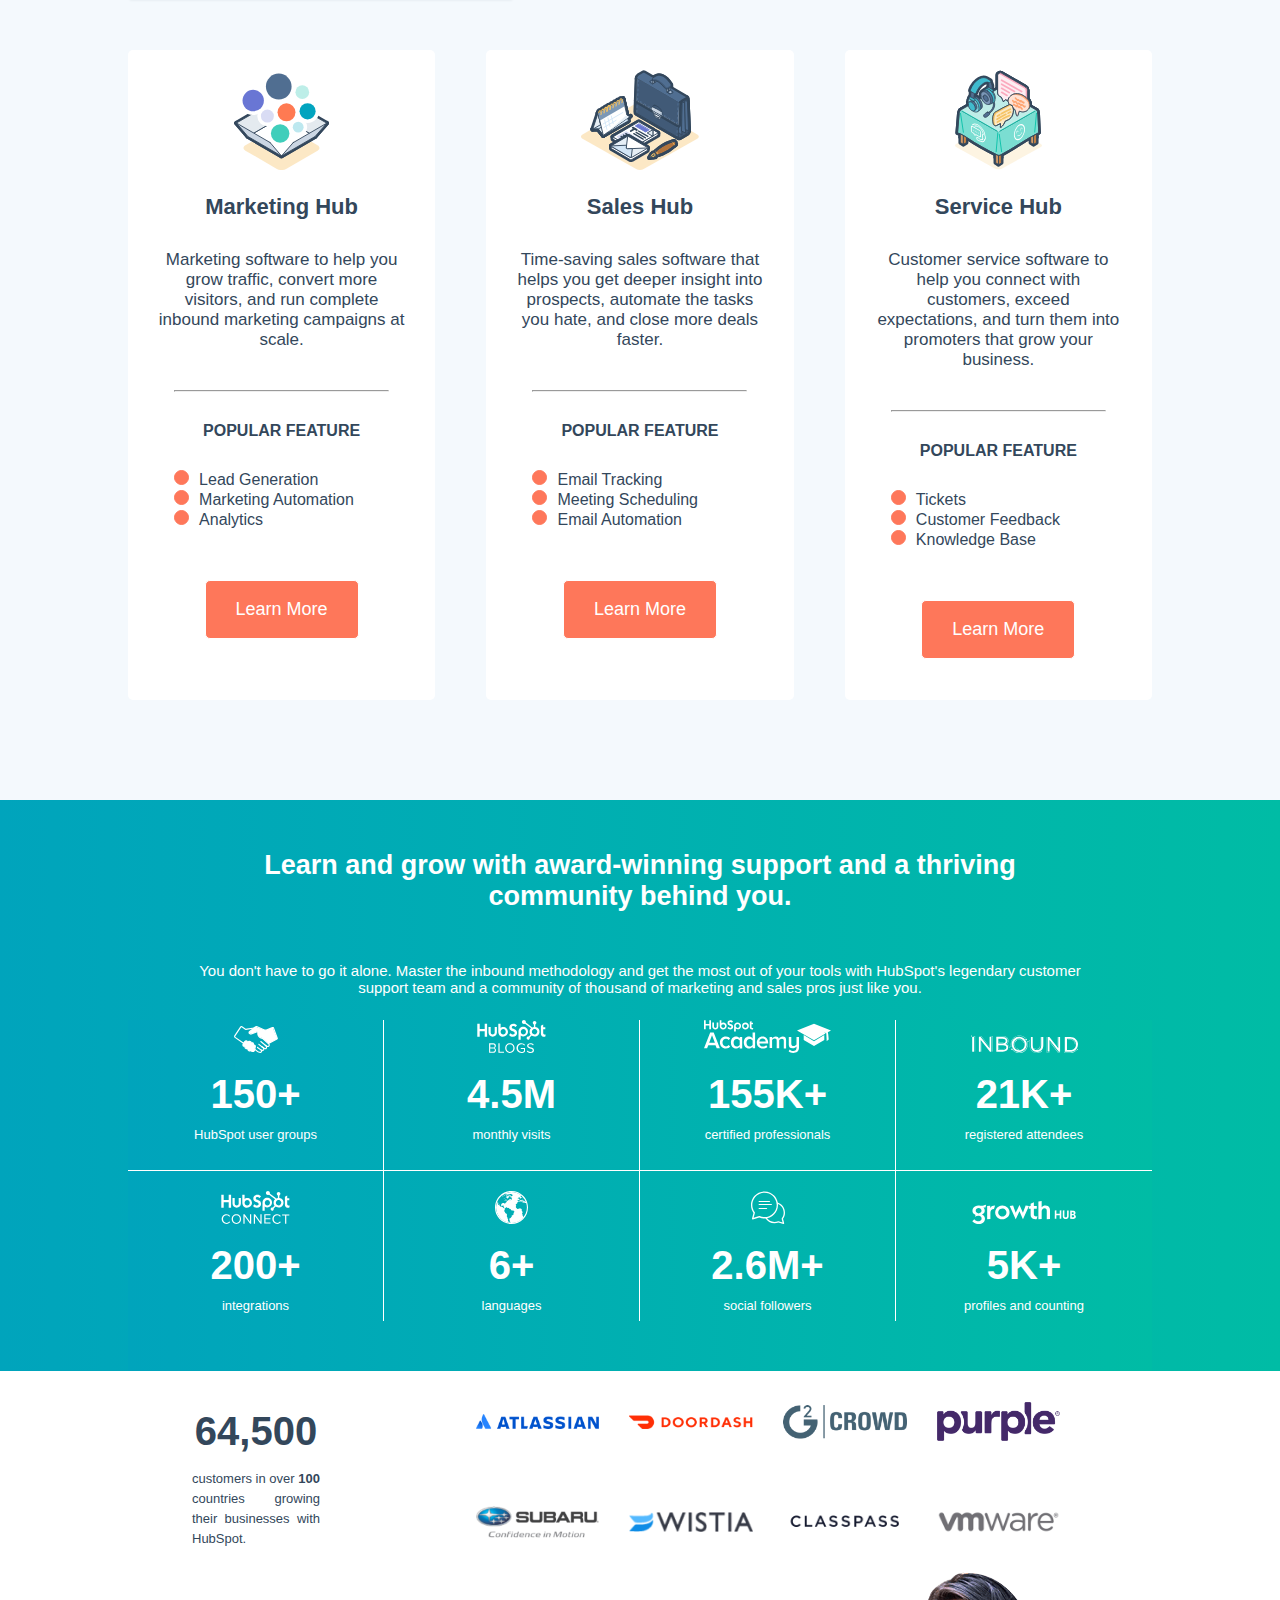
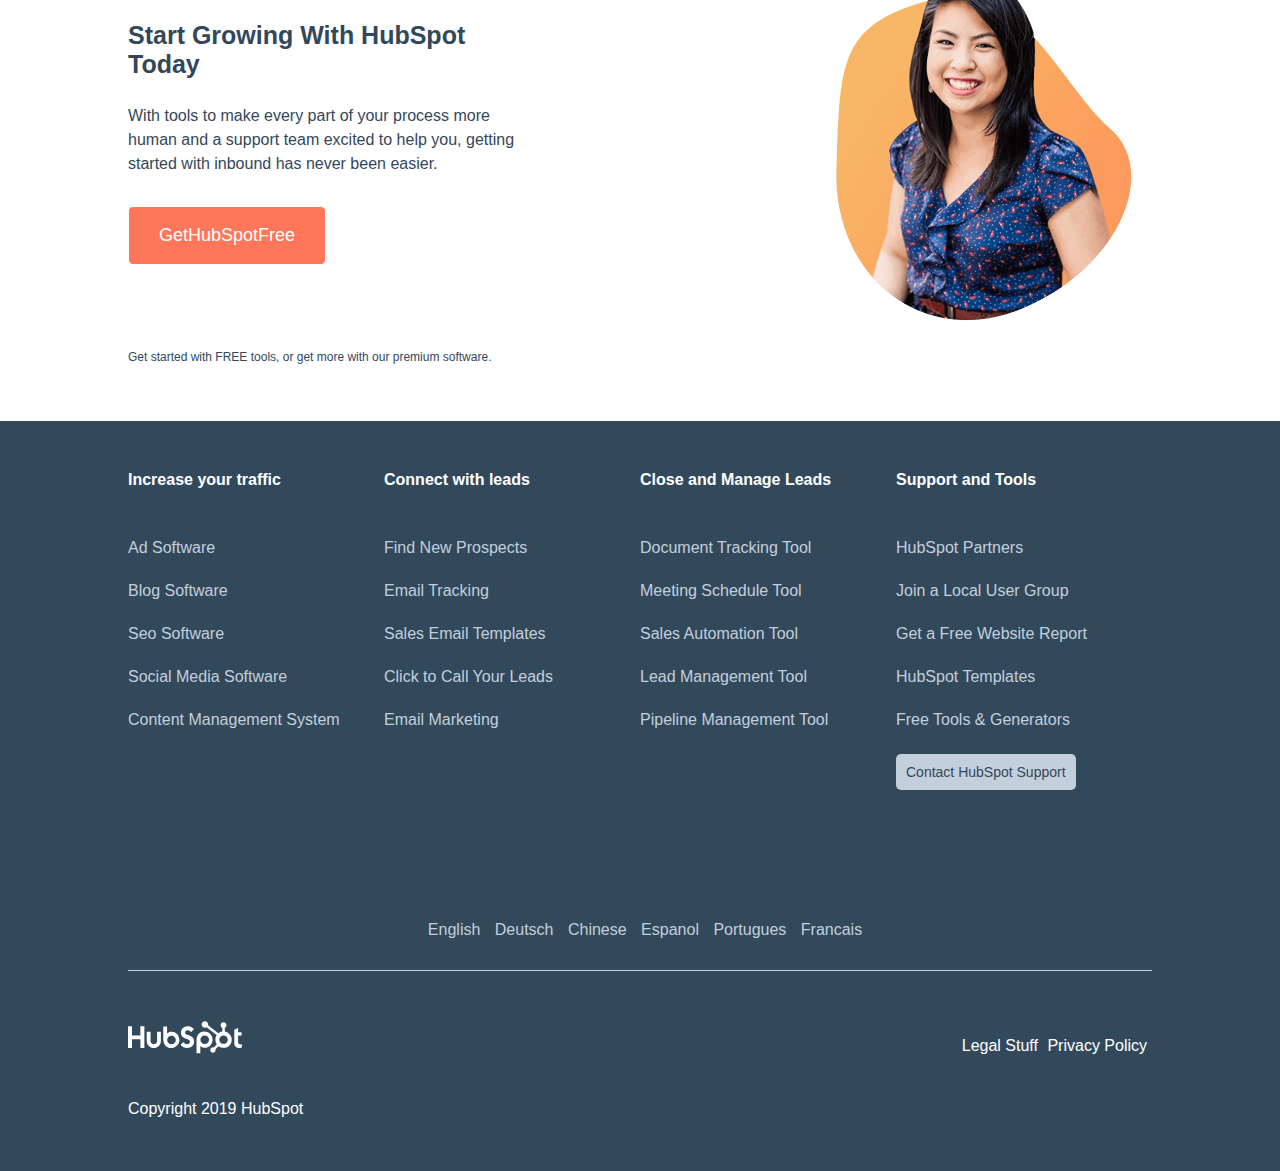
==== commit 384908d8: "ok dropdown partners" ====
--- a/bonus/index.html
+++ b/bonus/index.html
@@ -138,7 +138,19 @@
                         </div>
                     </div>
 
-                    <div class="dropdown">Partners<i class="fas fa-chevron-down"></i></div>
+                    <div class="dropdown">Partners<i class="fas fa-chevron-down"></i>
+                        <div class="partners-dropdown">
+                            <div class="partners-row clearfix">
+                                <div class="partners-card">
+                                    <h4>Hire a Partner</h4>
+                                    <p>Read marketing, sales, agency and customer success blog content.</p>
+                                </div>
+                                <div class="partners-card">
+                                    <h4>Partner With Us</h4>
+                                    <p>Read marketing, sales, agency and customer success blog content.</p>
+                                </div>
+                            </div>
+                    </div>
 
                     <div class="dropdown">About<i class="fas fa-chevron-down"></i></div>
 
--- a/bonus/assets/css/dropdown.css
+++ b/bonus/assets/css/dropdown.css
@@ -135,7 +135,55 @@
     width: 80%;
 }
 
-/* bubble chat */
+/* ***PARTNERS DROPDOWN*** */
+/* ***********RESOURCES DROPDOWN **************** */
+
+.partners-dropdown {
+    display: none;
+    width: 600px;
+    background-color: white;
+    box-shadow: 0 0 5px 1px black;
+    position: absolute;
+    top: 50px;
+    right: 0;
+    z-index: 1;
+}
+.dropdown:hover .partners-dropdown {
+    display: block;
+}
+.partners-row {
+    width: 90%;
+    position: relative;
+    left: 5%;
+    right: 5%;
+    float: left;
+}
+.partners-card {
+    text-align: left;
+    height: 120px;
+    width: 50%;
+    background-color: white;
+    float: left;
+}
+
+.partners-card h4 {
+    font-weight: bold;
+    text-align: left;
+    line-height: 20px;
+    padding-left: 30px;
+    padding-top: 20px;
+}
+.partners-card p {
+    display: inline-block;
+    font-size: 12px;
+    line-height: 20px;
+    text-align: left;
+    padding-left: 30px;
+    margin-bottom: 50px;
+}
+
+
+/* ***BUBBLE CHAT*** */
 
 .chat {
     position: fixed;
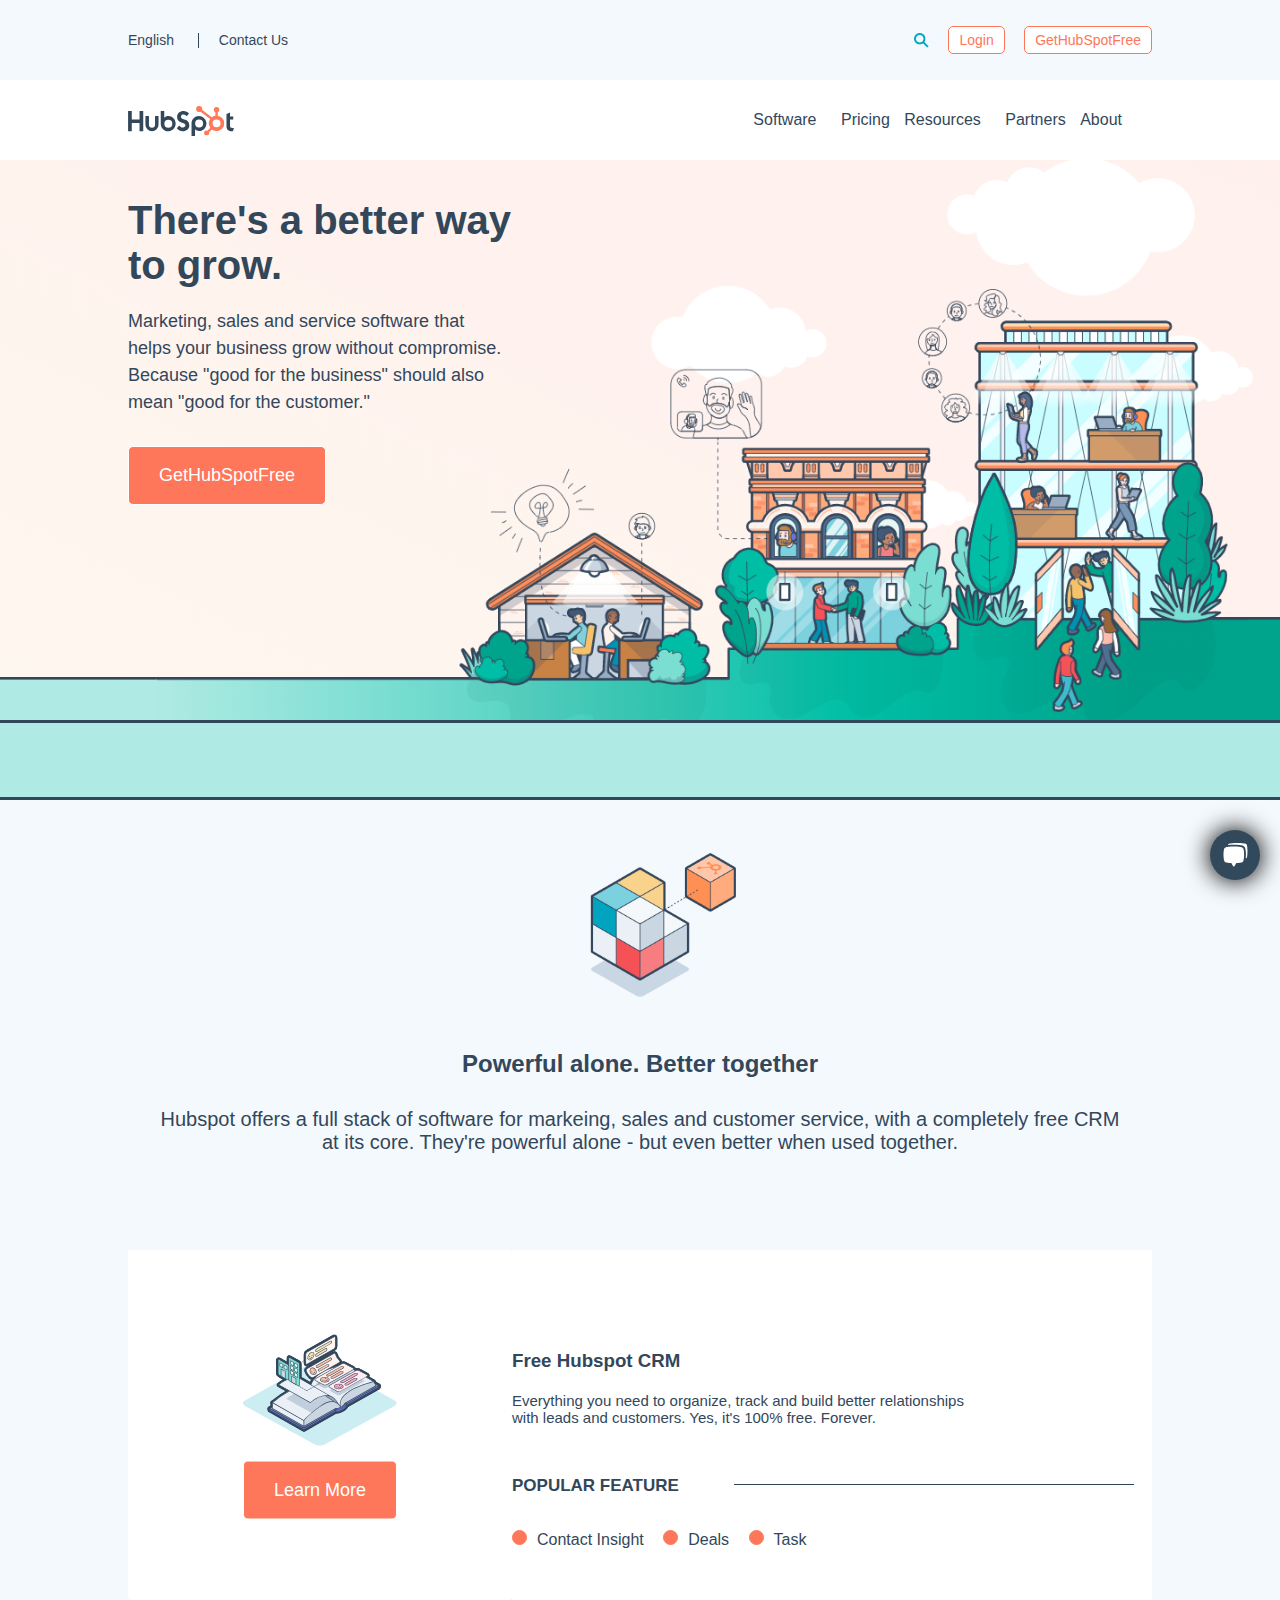
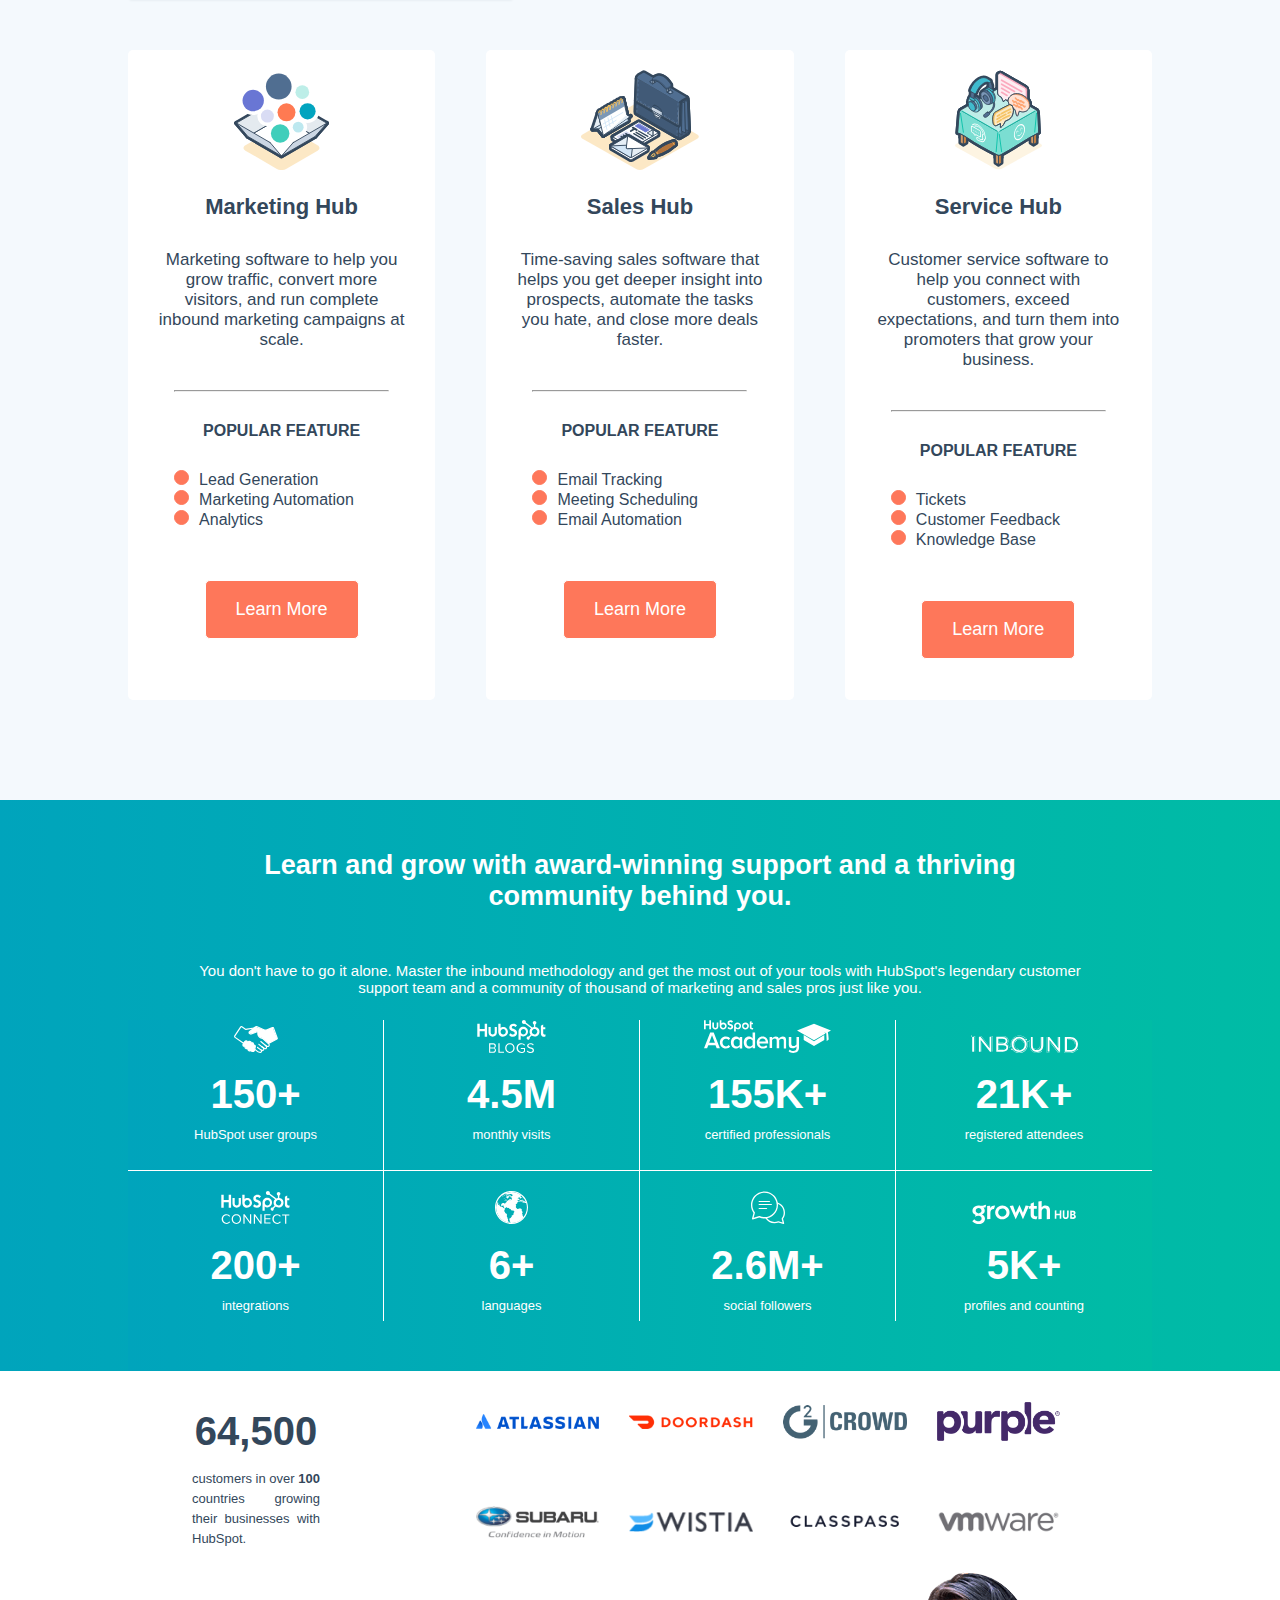
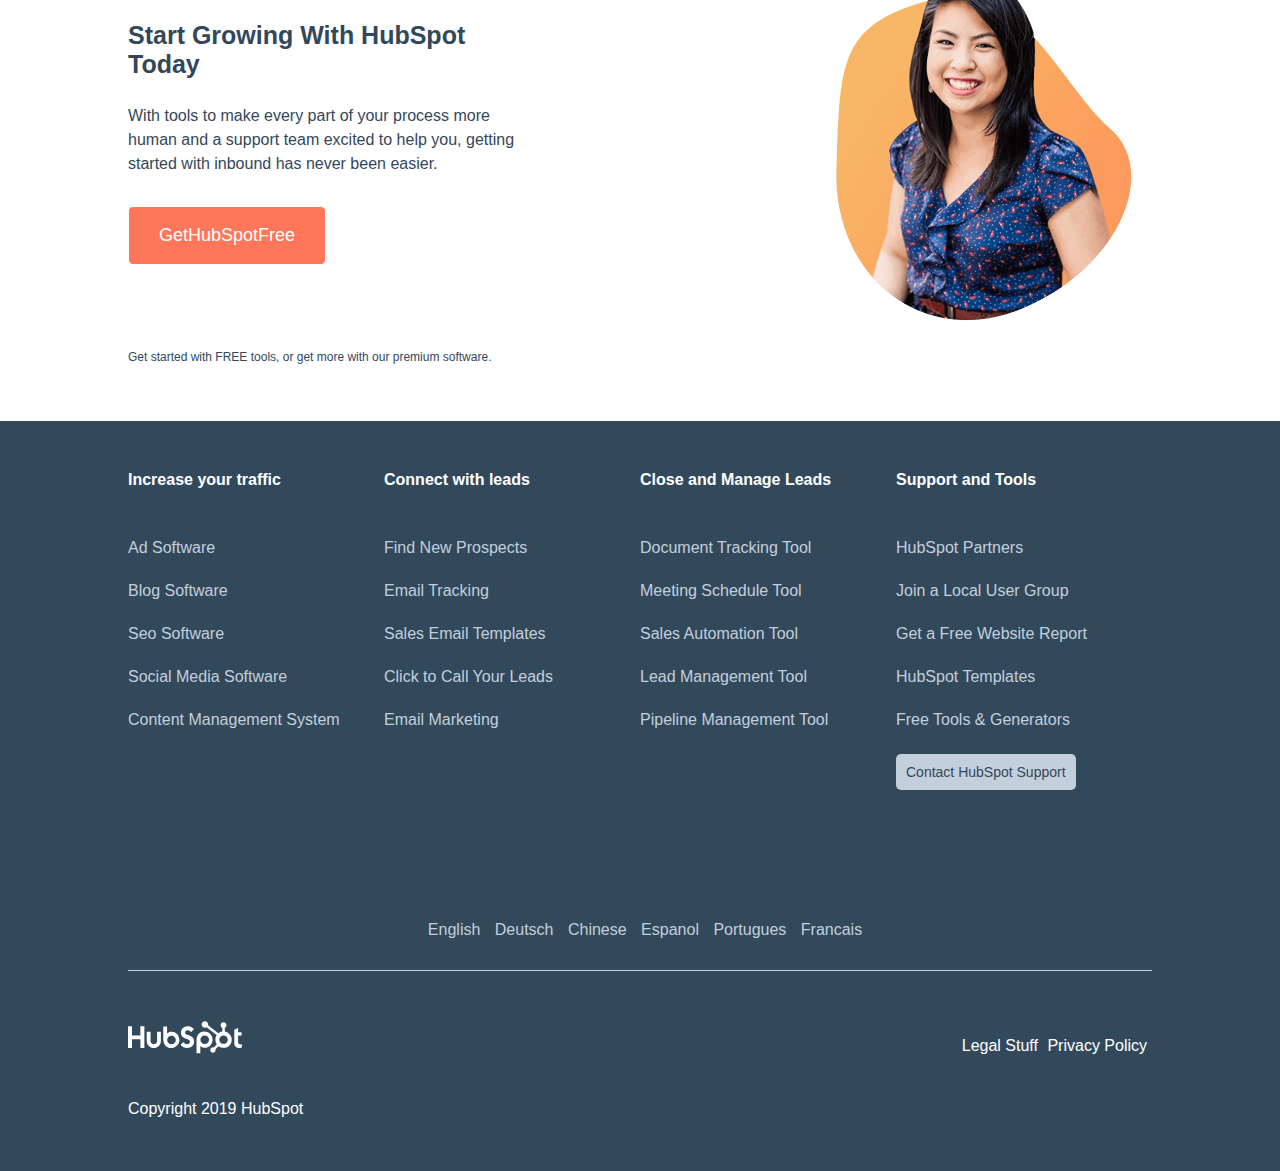
==== commit 459ed886: "ok language dropdown" ====
--- a/bonus/index.html
+++ b/bonus/index.html
@@ -23,7 +23,18 @@
             <nav class="top-nav">
                 <div class="language">
                     <i class="fas fa-globe-europe"></i>
-                    <a href="">English</a>
+                    <a class="dropdown" href="">English
+                        <div class="language-dropdown">
+                            <ul>
+                                <li>中國人</li>
+                                <li>Deutsch</li>
+                                <li>English</li>
+                                <li>Español </li>
+                                <li>Português</li>
+                                <li>Français</li>
+                            </ul>
+                        </div>
+                    </a>
                     <i class="fas fa-chevron-down"></i>
                     <span class="vertical-divider"></span>
                     <a class="padding-left" href="#">Contact Us</a>
@@ -150,11 +161,11 @@
                                     <p>Read marketing, sales, agency and customer success blog content.</p>
                                 </div>
                             </div>
+                        </div>
+
+                        <div class="dropdown">About<i class="fas fa-chevron-down"></i></div>
+
                     </div>
-
-                    <div class="dropdown">About<i class="fas fa-chevron-down"></i></div>
-
-                </div>
             </nav>
             <!-- navbar bot -->
         </div>
--- a/bonus/assets/css/dropdown.css
+++ b/bonus/assets/css/dropdown.css
@@ -1,8 +1,10 @@
+/* ***GENERAL*** */
 .dropdown {
     display: inline-block;
     position: relative;
     margin-right: 10px;
 }
+/* ****RESOURCES DROPDOWN**** */
 
 .dropdown-content {
     display: none;
@@ -236,4 +238,33 @@
     font-size: 12px;
     margin: auto;
     text-align: left;
+}
+/* ***LANGUAGE DROPDOWN*** */
+.language-dropdown {
+    display: none;
+    width: 100px;
+    height: 250px;
+    background-color: white;
+    border: 1px solid black;
+    box-shadow: 0 0 5px 1px black;
+    position: absolute;
+    top: 50px;
+    left: 5px
+}
+
+.dropdown:hover .language-dropdown {
+    display: block;
+}
+
+.language-dropdown ul li {
+    color: #32495B;
+    list-style: none;
+    font-weight: bold;
+    margin-top: 5px;
+    padding-left: 15px;
+    line-height: 35px;
+}
+.language-dropdown ul li:hover {
+    color: white;
+    background-color: #32495B;
 }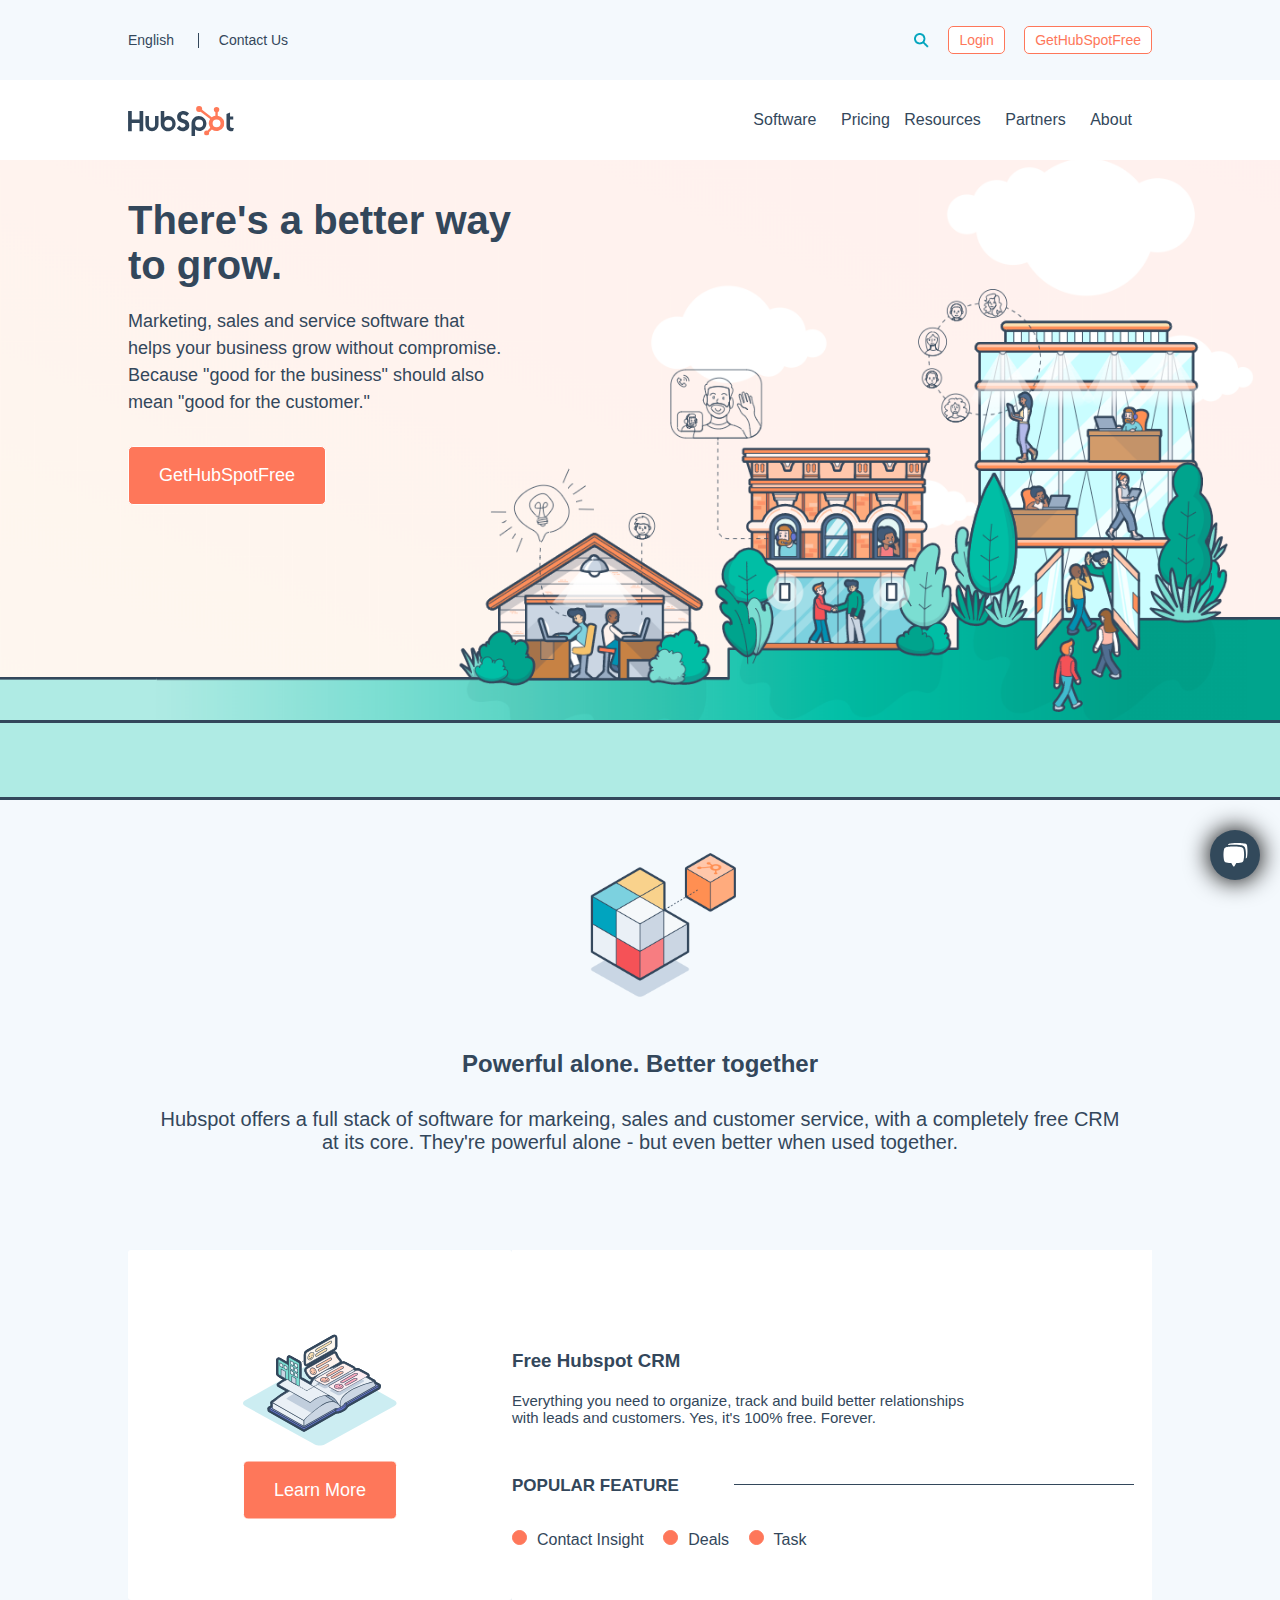
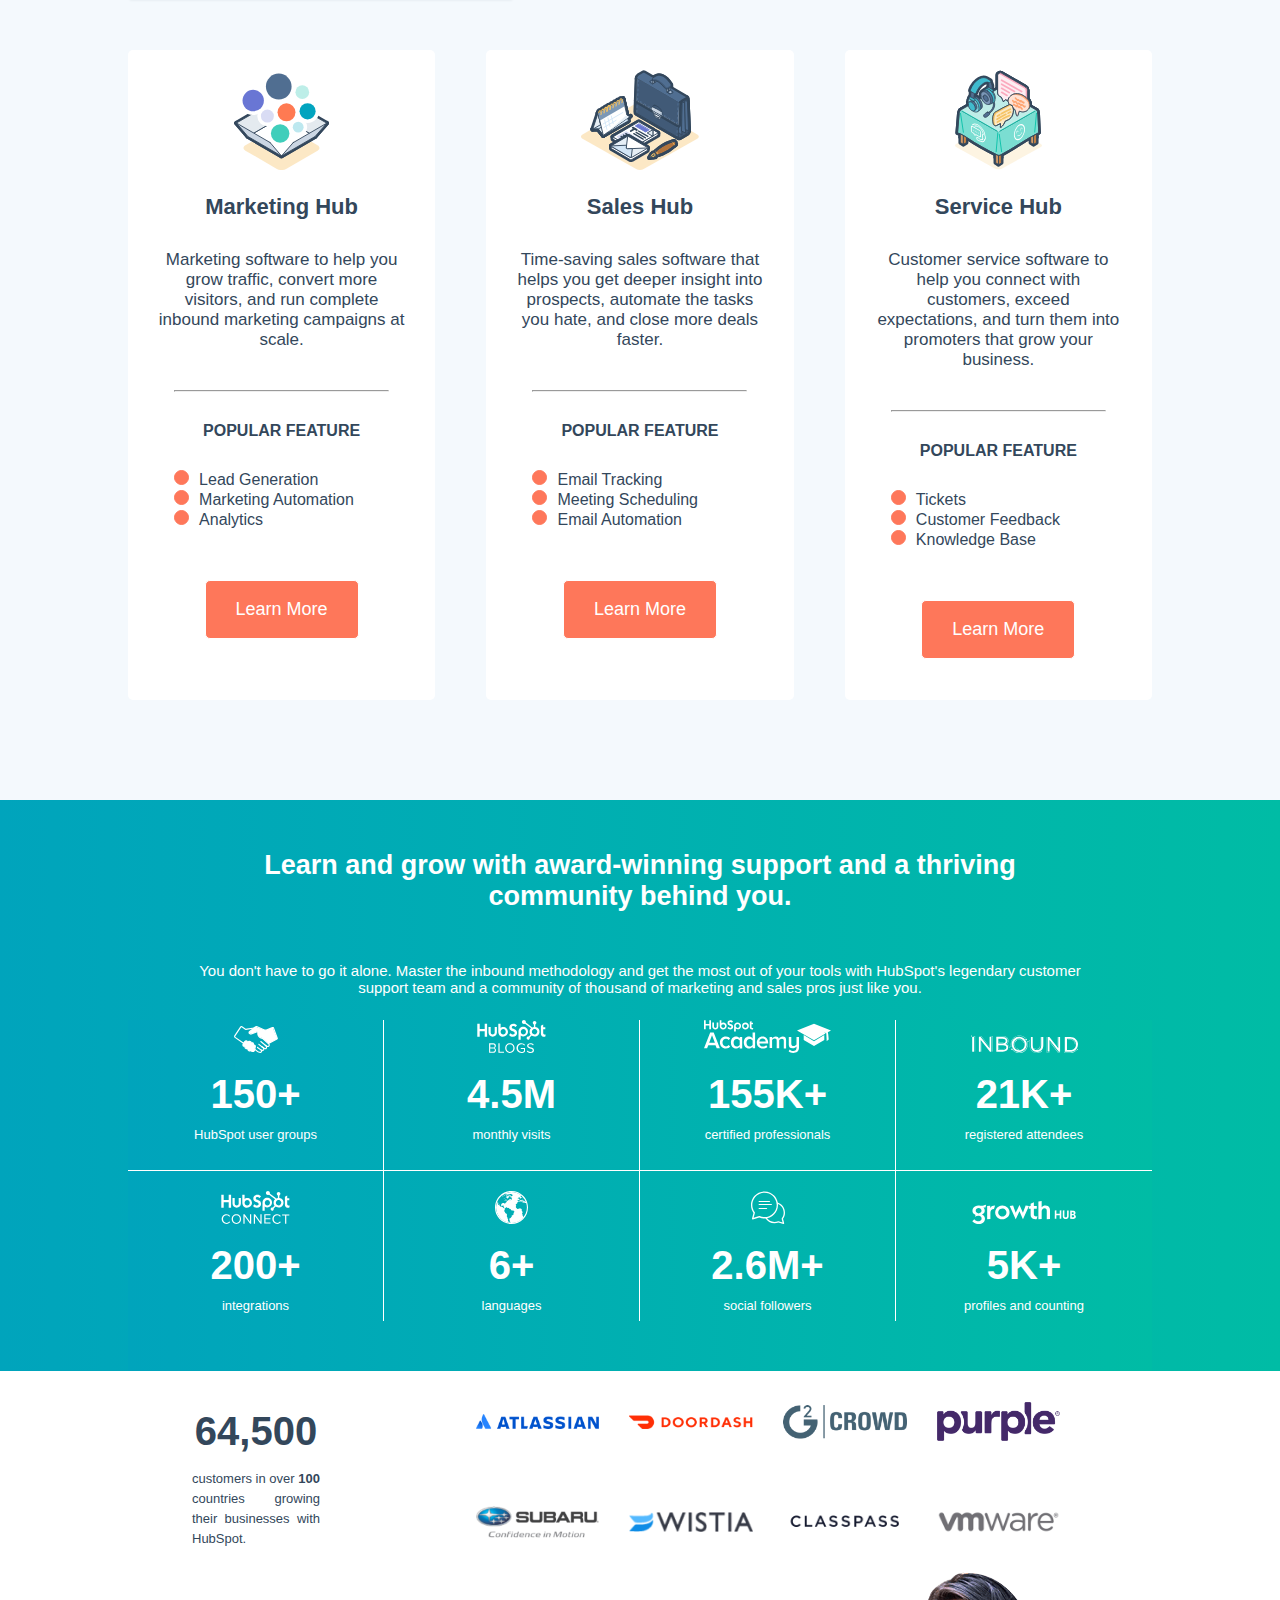
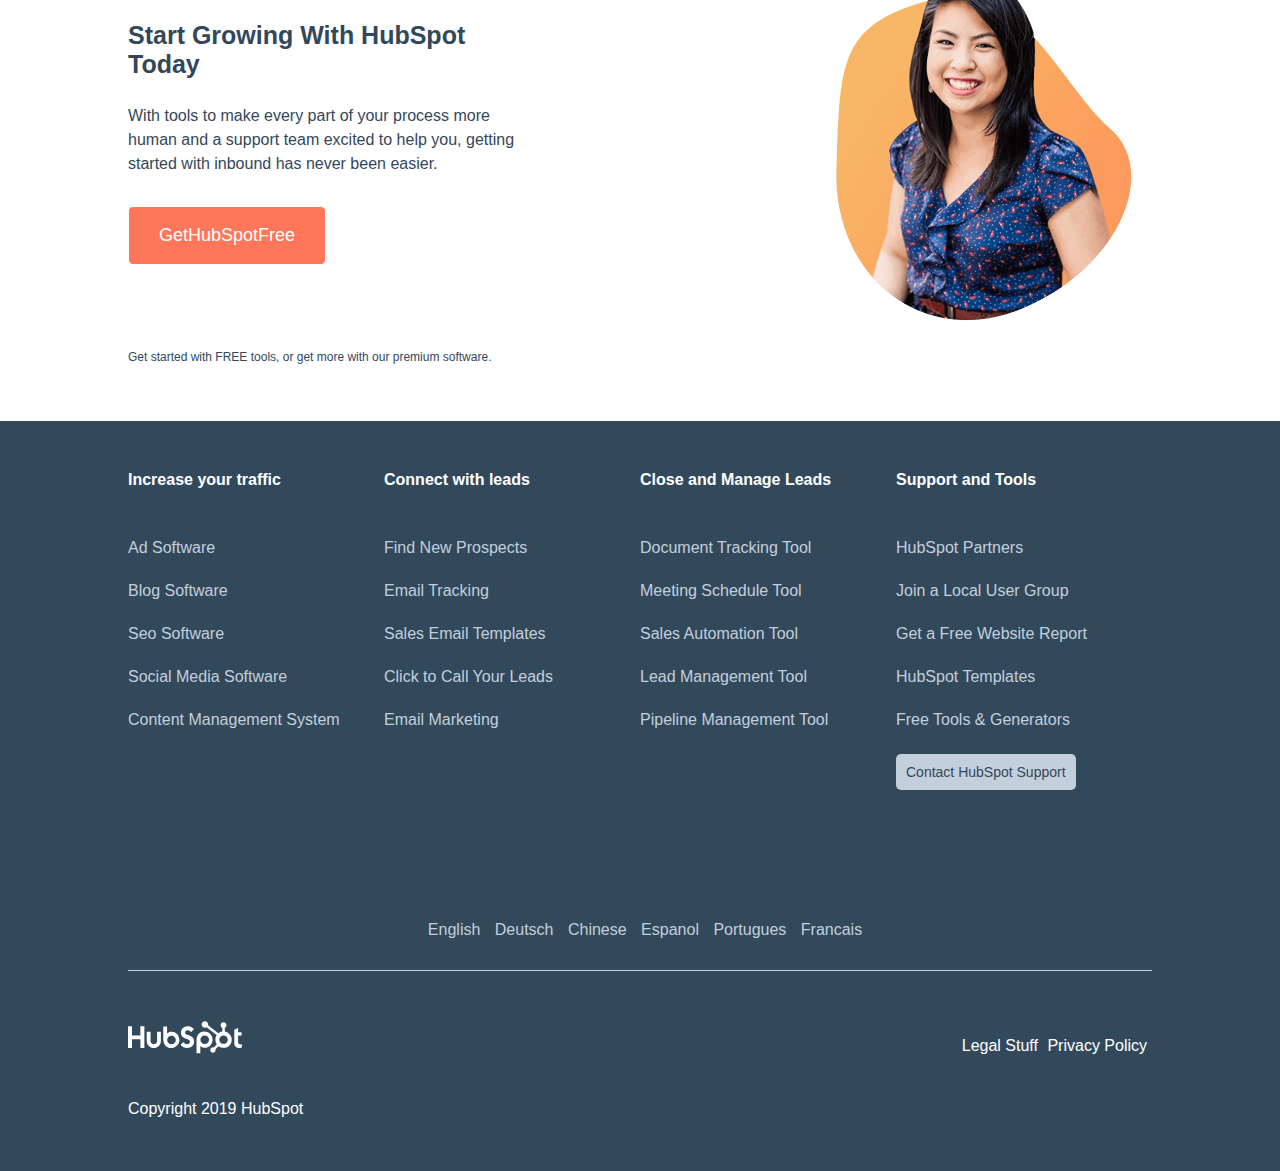
==== commit a80812e2: "ok struttura dropdown about" ====
--- a/bonus/index.html
+++ b/bonus/index.html
@@ -162,10 +162,39 @@
                                 </div>
                             </div>
                         </div>
-
-                        <div class="dropdown">About<i class="fas fa-chevron-down"></i></div>
-
                     </div>
+
+                    <div class="dropdown">About<i class="fas fa-chevron-down"></i>
+                        <div class="about-dropdown">
+                            <div class="about-column">
+                                <ul>
+                                    <li class="title">Company</li>
+                                    <li>About Us</li>
+                                    <li>Contact Us</li>
+                                    <li>Management</li>
+                                    <li>Board of Directors</li>
+                                    <li>Careers</li>
+                                </ul>
+                            </div>
+                            <div class="about-column">
+                                <ul>
+                                    <li class="title">News</li>
+                                    <li>HubSpot News</li>
+                                    <li>Press Resources</li>
+                                    <li>Speakers</li>
+                                </ul>
+                            </div>
+                            <div class="about-column">
+                                <ul>
+                                    <li class="title">Investors</li>
+                                    <li>Investor Relations</li>
+                                </ul>
+                            </div>
+
+                        </div>
+                    </div>
+
+                </div>
             </nav>
             <!-- navbar bot -->
         </div>
--- a/bonus/assets/css/dropdown.css
+++ b/bonus/assets/css/dropdown.css
@@ -4,6 +4,7 @@
     position: relative;
     margin-right: 10px;
 }
+
 /* ****RESOURCES DROPDOWN**** */
 
 .dropdown-content {
@@ -239,7 +240,9 @@
     margin: auto;
     text-align: left;
 }
+
 /* ***LANGUAGE DROPDOWN*** */
+
 .language-dropdown {
     display: none;
     width: 100px;
@@ -267,4 +270,52 @@
 .language-dropdown ul li:hover {
     color: white;
     background-color: #32495B;
+}
+
+/* ***ABOUT DROPDOWN*** */
+
+.about-dropdown {
+    display: none;
+    position: absolute;
+    top: 50px;
+    right: 0;
+    width: 550px;
+    background-color: white;
+    color: #32495B;
+    border: 1px solid black;
+    box-shadow: 0 0 5px 1px black;
+    z-index: 1;
+}
+
+.dropdown:hover .about-dropdown {
+    display: block;
+}
+
+.about-column {
+    width: calc(100%/3);
+    float: left;
+    height: 350px;
+}
+
+.about-column ul {
+    padding-top: 30px;
+}
+
+
+.about-column ul li {
+    text-align: left;
+    padding-left: 50px;
+    list-style: none;
+    line-height: 50px;
+    font-size: 14px;
+}
+
+.title {
+    font-weight: bold;
+    font-size: 20px;
+}
+
+.about-column ul li:hover {
+    background-color: #32495B;
+    color: white;
 }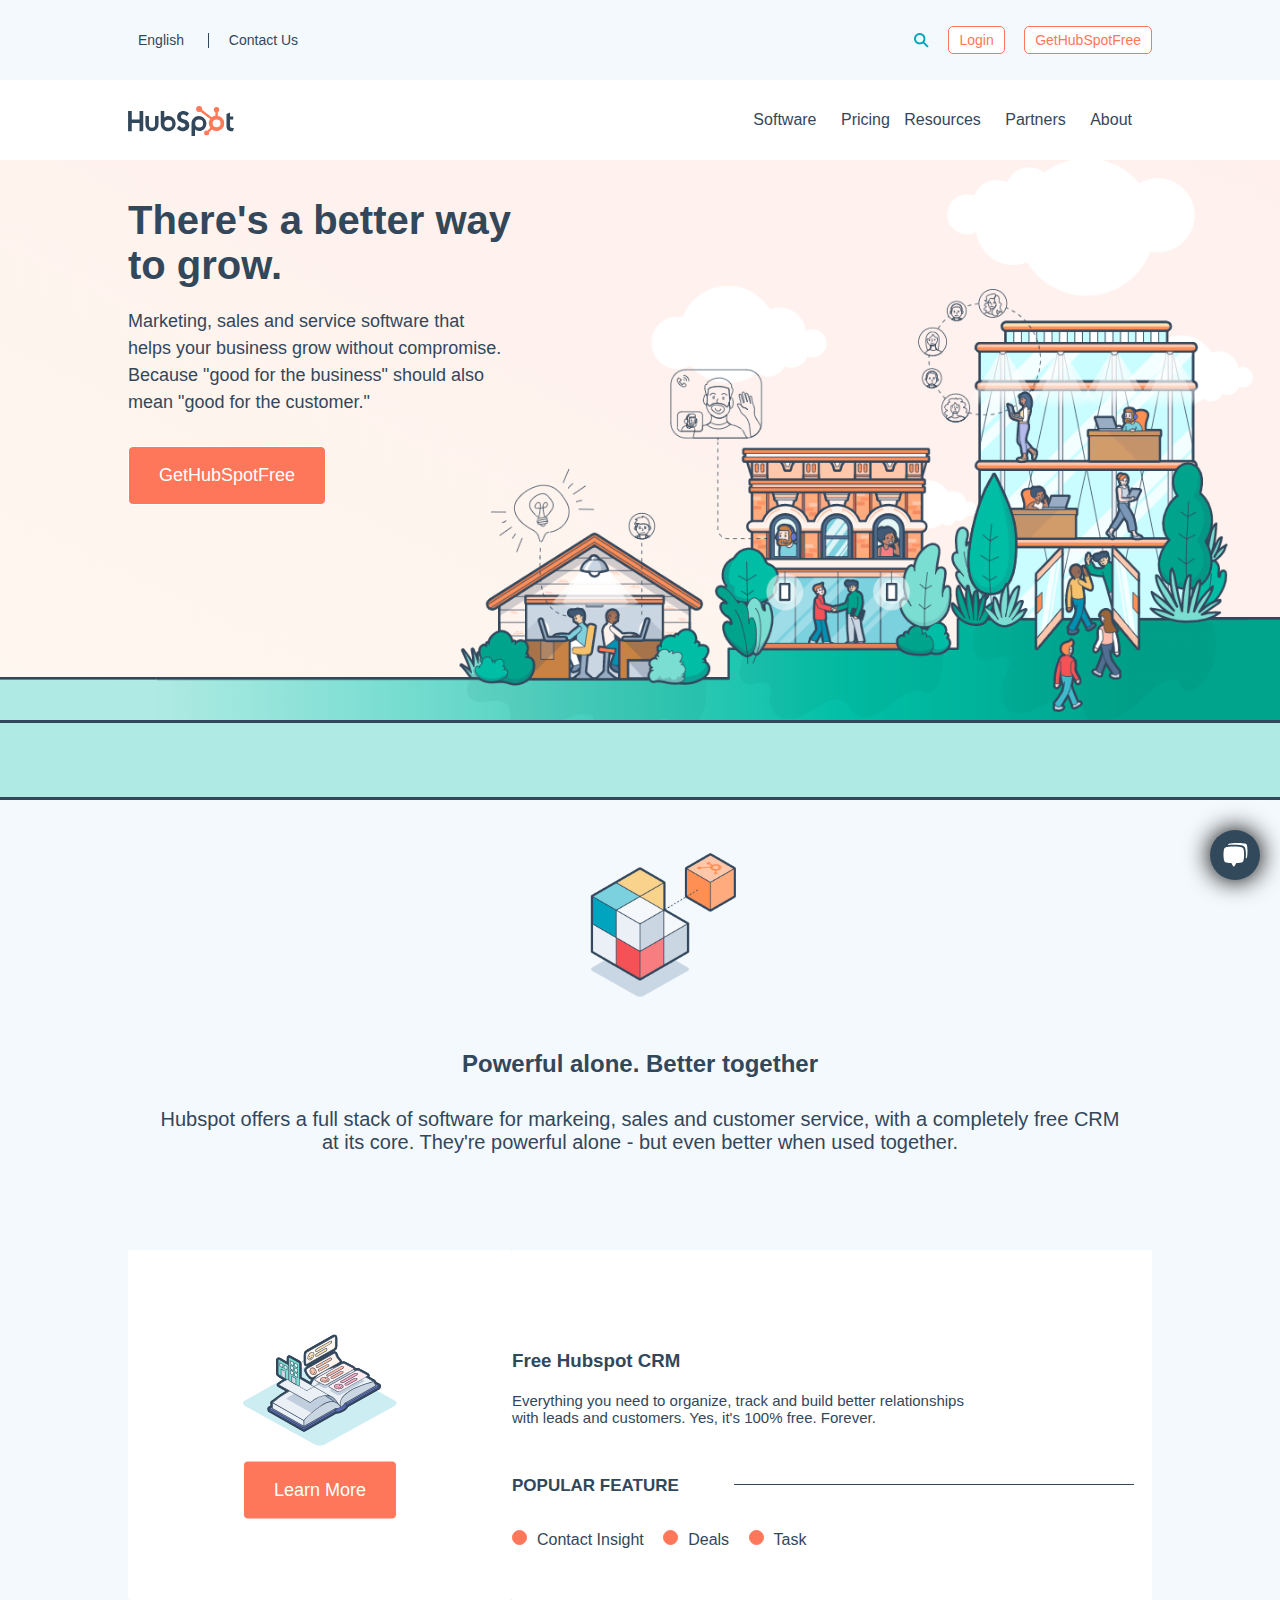
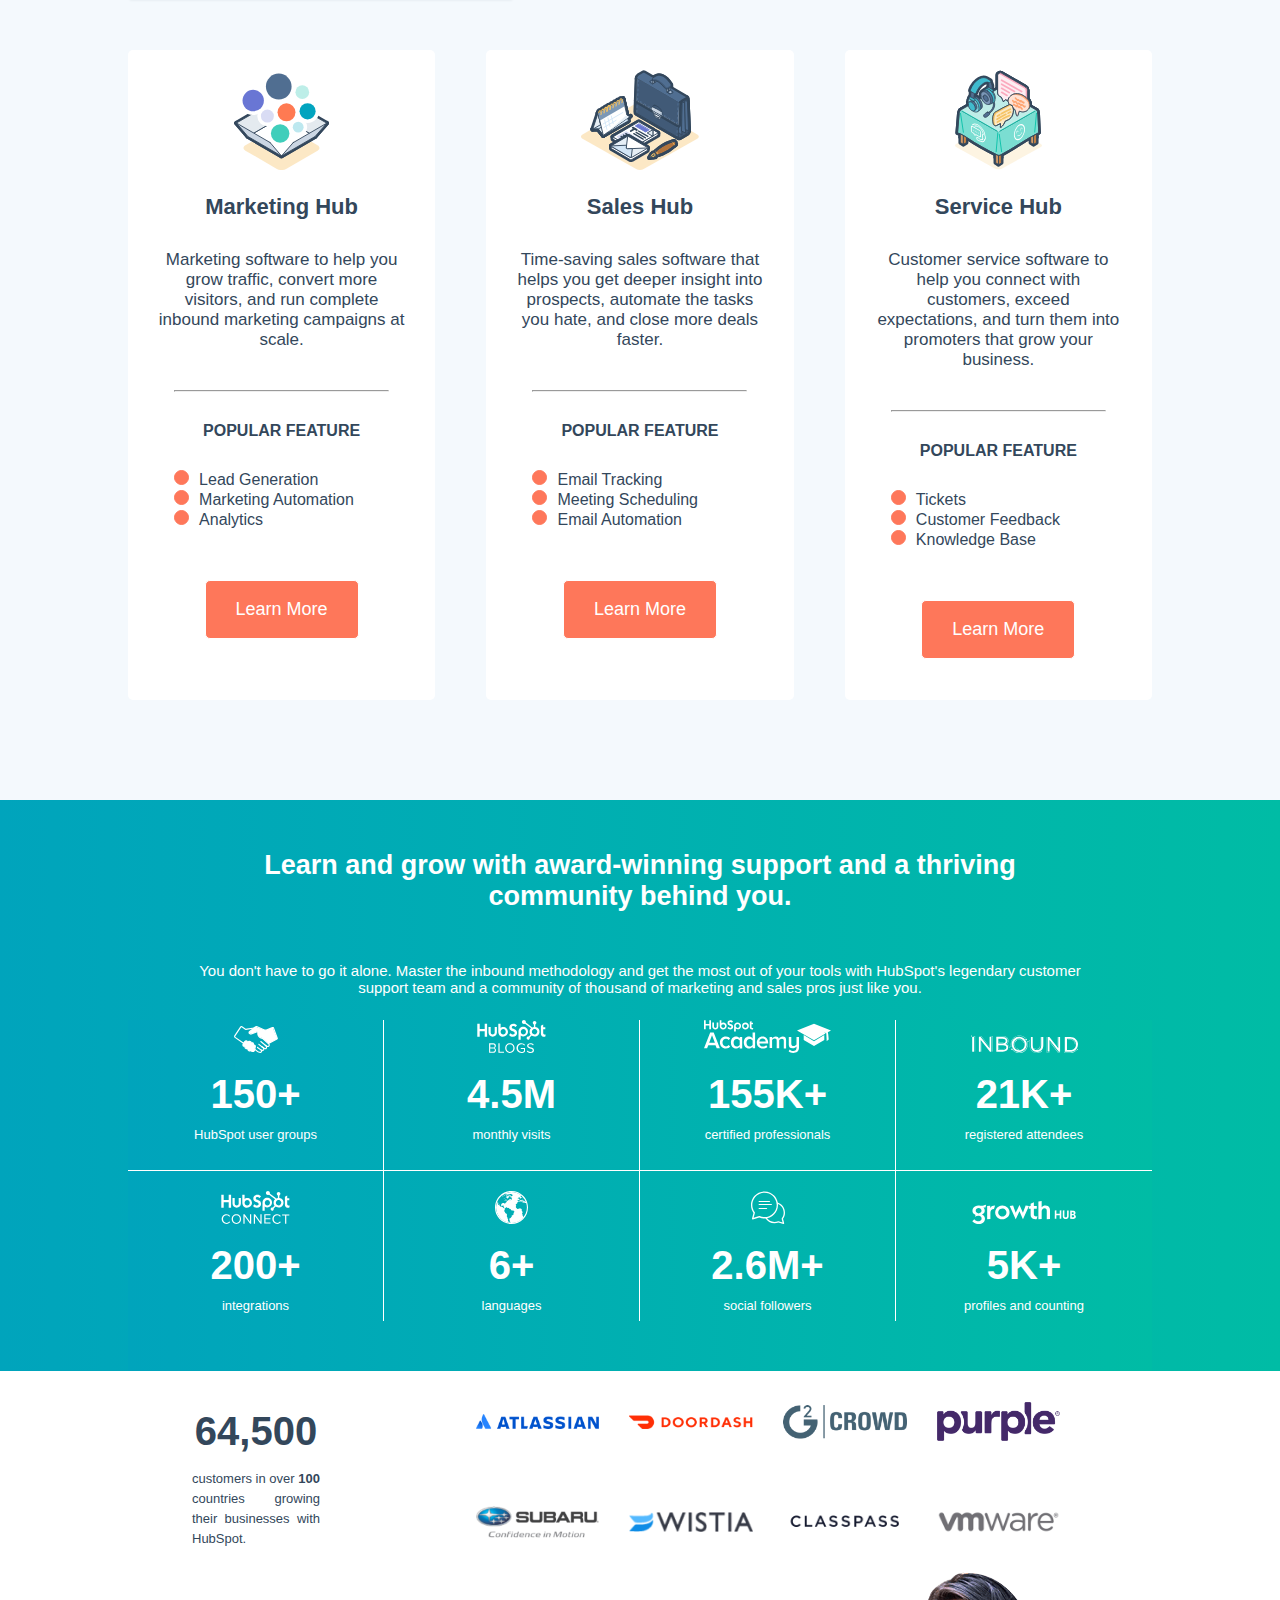
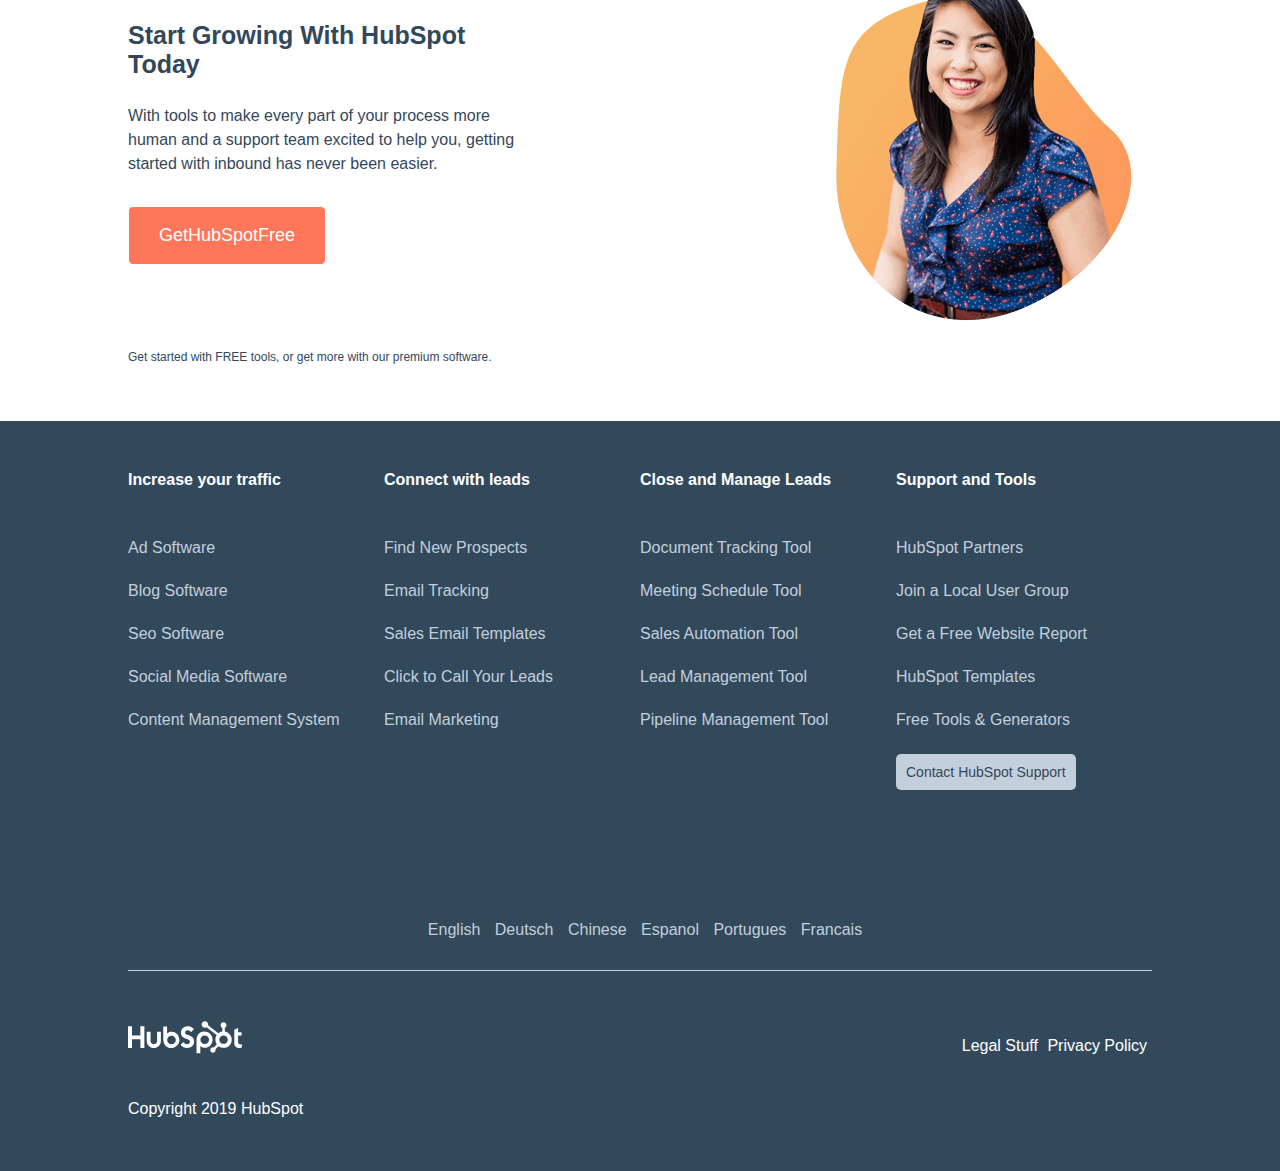
==== commit 13dee366: "corretto menu lingua" ====
--- a/bonus/index.html
+++ b/bonus/index.html
@@ -22,8 +22,9 @@
             <!-- navbar top -->
             <nav class="top-nav">
                 <div class="language">
-                    <i class="fas fa-globe-europe"></i>
-                    <a class="dropdown" href="">English
+
+                    <a class="dropdown" href=""><i class="fas fa-globe-europe"></i>English<i
+                            class="fas fa-chevron-down"></i>
                         <div class="language-dropdown">
                             <ul>
                                 <li>中國人</li>
@@ -35,7 +36,6 @@
                             </ul>
                         </div>
                     </a>
-                    <i class="fas fa-chevron-down"></i>
                     <span class="vertical-divider"></span>
                     <a class="padding-left" href="#">Contact Us</a>
                 </div>
--- a/bonus/assets/css/style.css
+++ b/bonus/assets/css/style.css
@@ -21,6 +21,10 @@
     padding: 0 5px 0 5px
 }
 
+.fa-globe-europe {
+    margin-right: 10px;
+}
+
 .clearfix {
     content: "";
     display: table;
@@ -28,7 +32,7 @@
 }
 
 .jumbotron {
-    background-image: url(/assets/img/jumbotron.png);
+    background-image: url(../img/jumbotron.png);
     background-size: cover;
     background-repeat: no-repeat;
     background-position-y: 50%;
@@ -41,6 +45,7 @@
 .container {
     width: 100%;
 }
+
 .padding-bt {
     padding-bottom: 50px;
 }
@@ -88,6 +93,7 @@
     height: 80px;
     margin: auto;
 }
+
 .fixed {
     position: fixed;
     top: 0;
@@ -95,6 +101,7 @@
     width: 100%;
     z-index: 1;
 }
+
 .mg-top {
     margin-top: 80px;
 }
@@ -130,6 +137,7 @@
 }
 
 /* bot navbar */
+
 .logo img {
     display: inline-block;
     line-height: 80px;
@@ -150,6 +158,10 @@
     width: 80%;
     float: left;
     text-align: right;
+}
+
+.menu div:hover {
+    cursor: pointer;
 }
 
 .menu .navbar_option {
@@ -234,7 +246,7 @@
 }
 
 .rubik {
-    background-image: url(/assets/img/cube.webp);
+    background-image: url(../img/cube.webp);
     background-position: center;
     background-repeat: no-repeat;
     background-size: 15%;
--- a/bonus/assets/css/dropdown.css
+++ b/bonus/assets/css/dropdown.css
@@ -1,8 +1,16 @@
 /* ***GENERAL*** */
+
 .dropdown {
     display: inline-block;
     position: relative;
     margin-right: 10px;
+}
+
+/* ***DROPDOWN*** */
+
+.dropdown:hover .dropdown-content, .dropdown:hover .resources-dropdown, .dropdown:hover .partners-dropdown, .chat:hover .chat-box, .dropdown:hover .language-dropdown, .dropdown:hover .about-dropdown {
+    display: block;
+    cursor: pointer;
 }
 
 /* ****RESOURCES DROPDOWN**** */
@@ -36,10 +44,6 @@
     margin-right: 10px;
 }
 
-.dropdown:hover .dropdown-content {
-    display: block;
-}
-
 .dropdown-content li {
     list-style: none;
 }
@@ -82,10 +86,6 @@
     margin: auto;
 }
 
-.software-row:hover {
-    text-decoration: underline;
-    background-color: blanchedalmond;
-}
 /* ***********RESOURCES DROPDOWN **************** */
 
 .resources-dropdown {
@@ -98,9 +98,7 @@
     right: -200px;
     z-index: 1;
 }
-.dropdown:hover .resources-dropdown {
-    display: block;
-}
+
 .resources-row {
     width: 90%;
     position: relative;
@@ -108,6 +106,7 @@
     right: 5%;
     float: left;
 }
+
 .resources-card {
     text-align: left;
     height: 120px;
@@ -121,24 +120,26 @@
     border-bottom: none;
 }
 
+.resources-card h4, .resources-card p {
+    text-align: left;
+    line-height: 20px;
+    padding-left: 30px;
+}
+
 .resources-card h4 {
     font-weight: bold;
-    text-align: left;
-    line-height: 20px;
-    padding-left: 30px;
     padding-top: 20px;
 }
+
 .resources-card p {
     display: inline-block;
     font-size: 12px;
-    line-height: 20px;
-    text-align: left;
-    padding-left: 30px;
     margin-bottom: 50px;
     width: 80%;
 }
 
 /* ***PARTNERS DROPDOWN*** */
+
 /* ***********RESOURCES DROPDOWN **************** */
 
 .partners-dropdown {
@@ -151,9 +152,7 @@
     right: 0;
     z-index: 1;
 }
-.dropdown:hover .partners-dropdown {
-    display: block;
-}
+
 .partners-row {
     width: 90%;
     position: relative;
@@ -161,6 +160,7 @@
     right: 5%;
     float: left;
 }
+
 .partners-card {
     text-align: left;
     height: 120px;
@@ -176,6 +176,7 @@
     padding-left: 30px;
     padding-top: 20px;
 }
+
 .partners-card p {
     display: inline-block;
     font-size: 12px;
@@ -184,7 +185,6 @@
     padding-left: 30px;
     margin-bottom: 50px;
 }
-
 
 /* ***BUBBLE CHAT*** */
 
@@ -229,10 +229,6 @@
     bottom: 160px;
 }
 
-.chat:hover .chat-box {
-    display: block;
-}
-
 .chat-box p {
     display: inline-block;
     padding: 30px 10px;
@@ -255,10 +251,6 @@
     left: 5px
 }
 
-.dropdown:hover .language-dropdown {
-    display: block;
-}
-
 .language-dropdown ul li {
     color: #32495B;
     list-style: none;
@@ -267,6 +259,7 @@
     padding-left: 15px;
     line-height: 35px;
 }
+
 .language-dropdown ul li:hover {
     color: white;
     background-color: #32495B;
@@ -287,10 +280,6 @@
     z-index: 1;
 }
 
-.dropdown:hover .about-dropdown {
-    display: block;
-}
-
 .about-column {
     width: calc(100%/3);
     float: left;
@@ -300,7 +289,6 @@
 .about-column ul {
     padding-top: 30px;
 }
-
 
 .about-column ul li {
     text-align: left;
@@ -312,10 +300,4 @@
 
 .title {
     font-weight: bold;
-    font-size: 20px;
-}
-
-.about-column ul li:hover {
-    background-color: #32495B;
-    color: white;
 }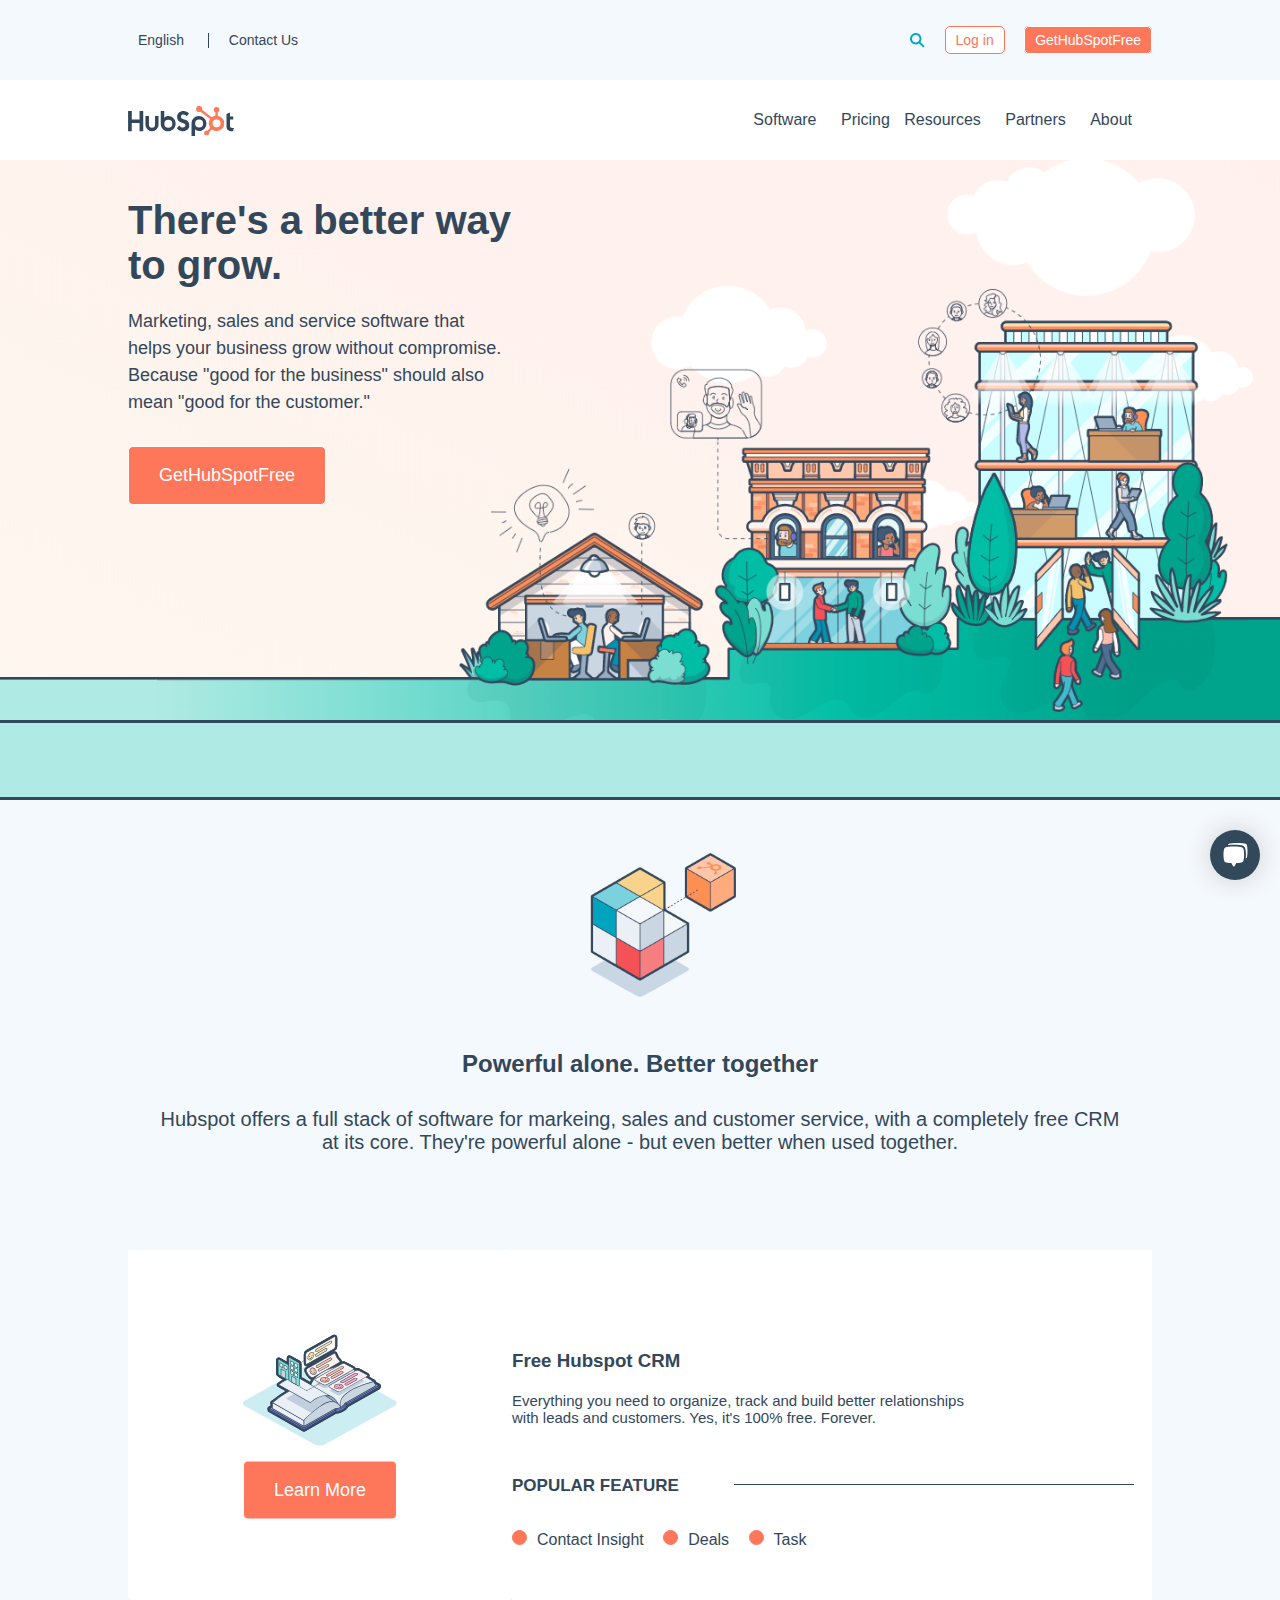
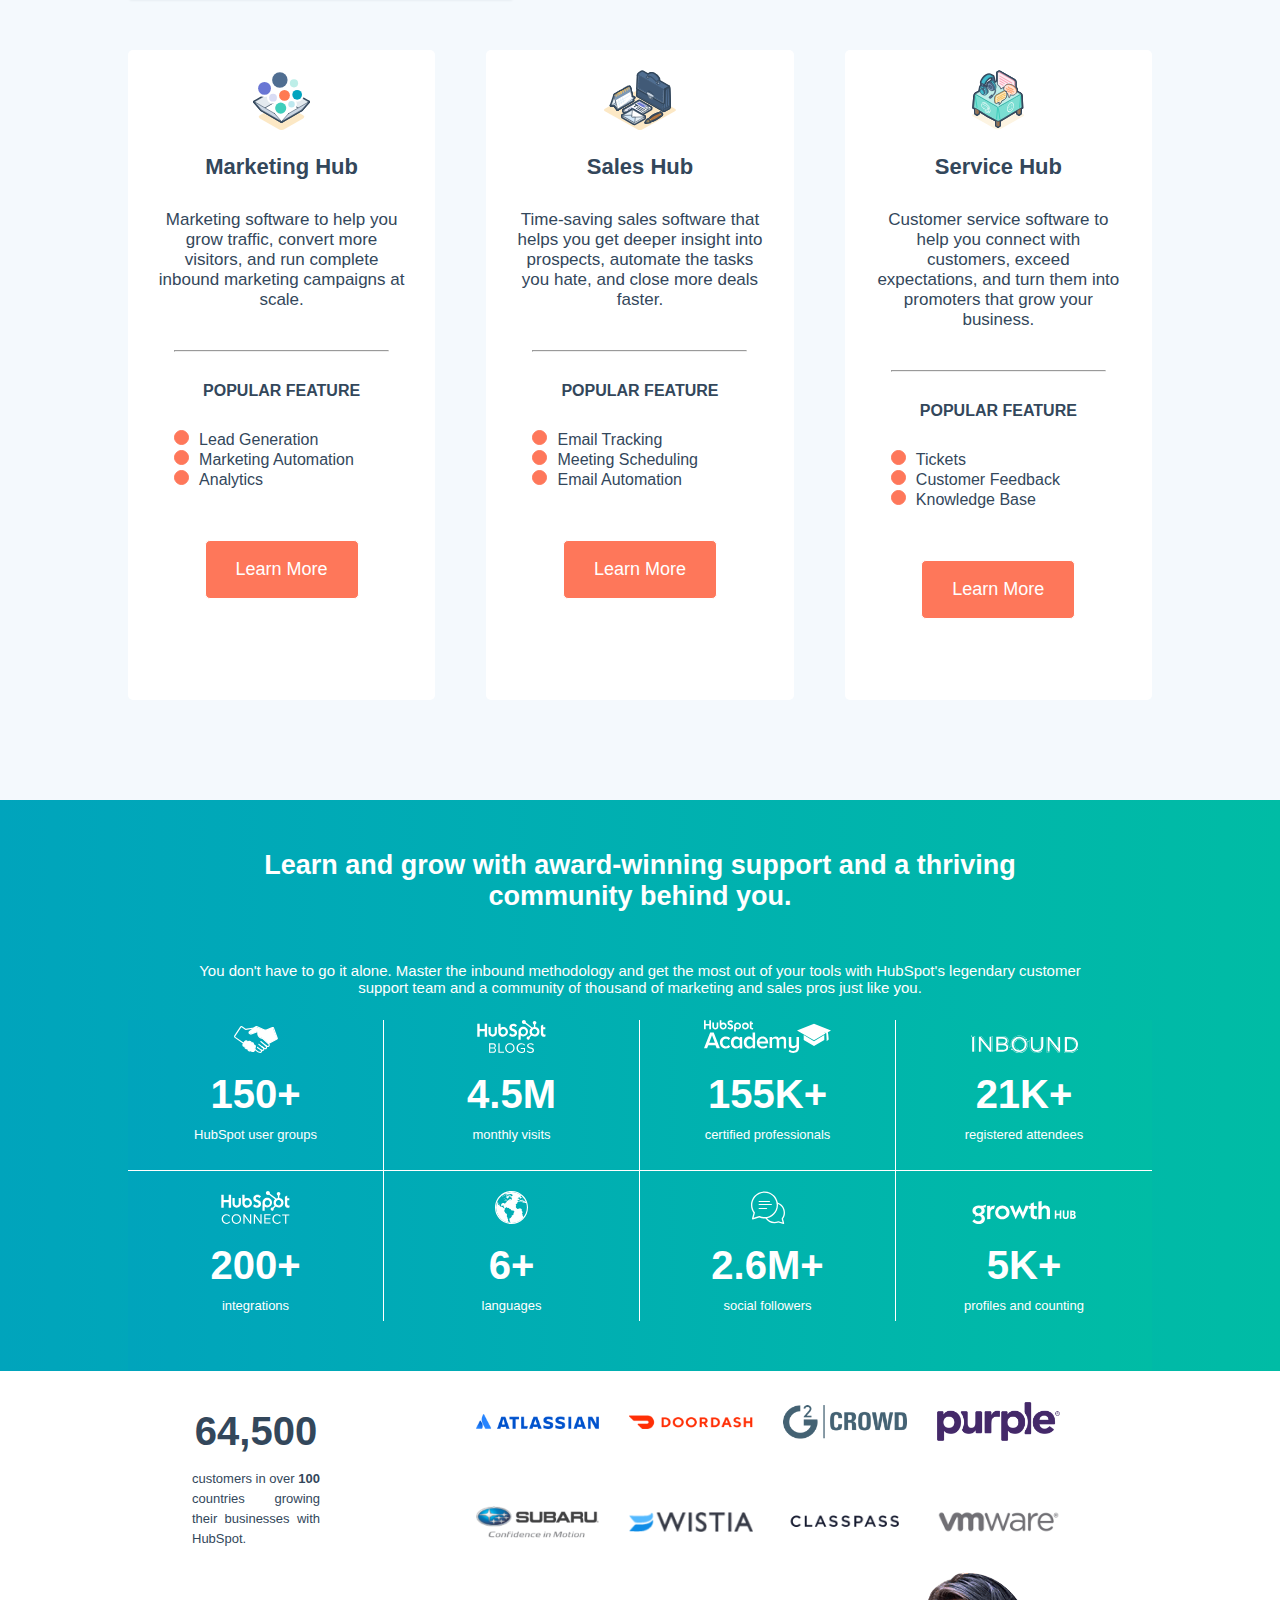
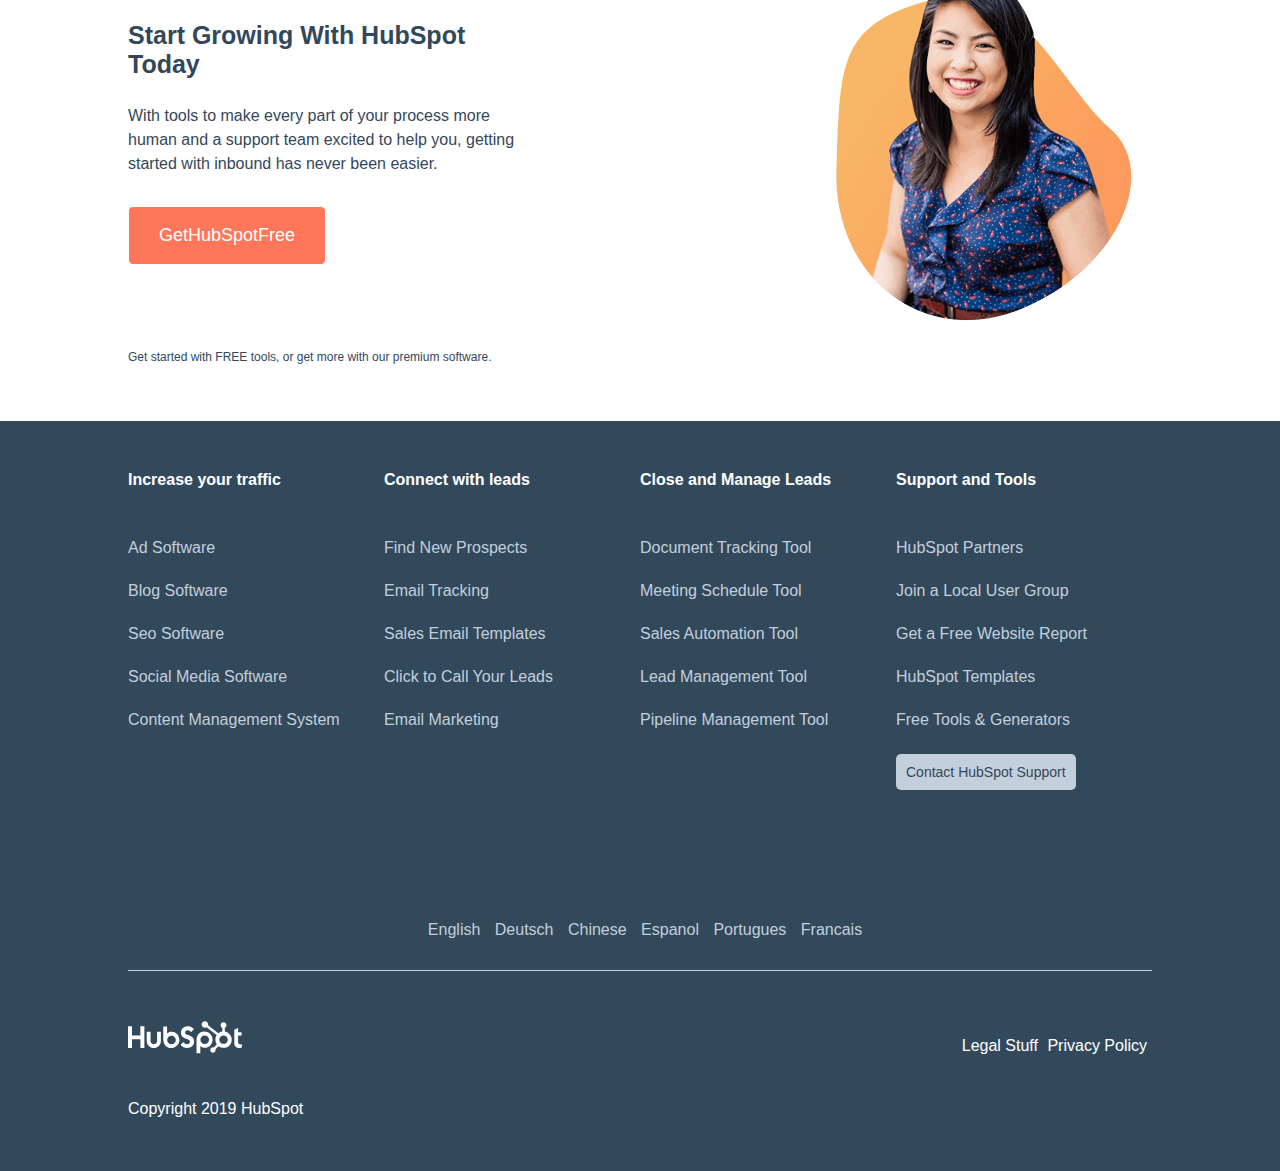
==== commit d07cb762: "corretto colore pulsanti" ====
--- a/bonus/index.html
+++ b/bonus/index.html
@@ -41,8 +41,8 @@
                 </div>
                 <div class="login">
                     <img src="./assets/img/search-20icon.webp" alt="search icon">
-                    <a class="outline-red" href="#">Login</a>
-                    <a class="solid-red" href="#">GetHubSpotFree</a>
+                    <a class="solid-red" href="#">Log in</a>
+                    <a class="outline-red" href="#">GetHubSpotFree</a>
                 </div>
             </nav>
             <!-- /navbar top -->
--- a/bonus/assets/css/style.css
+++ b/bonus/assets/css/style.css
@@ -50,7 +50,7 @@
     padding-bottom: 50px;
 }
 
-.outline-red, .solid-red {
+.solid-red {
     border: 1px solid #FE775A;
     background-color: white;
     color: #FE775A;
@@ -60,10 +60,26 @@
     transition: 0.3s;
 }
 
-.outline-red:hover, .solid-red:hover {
+.outline-red {
+    border: 1px solid white;;
+    background-color: #FE775A;
+    color: white;
+    border-radius: 5px;
+    margin-left: 15px;
+    padding: 5px 10px;
+    transition: 0.3s;
+}
+
+.solid-red:hover {
     border: 1px solid white;
     background-color: #FE775A;
     color: white;
+}
+
+.outline-red:hover {
+    border: 1px solid #FE775A;
+    background-color: white;
+    color: #FE775A;
 }
 
 .padding-left {
@@ -412,7 +428,7 @@
 }
 
 .card img {
-    height: 100px;
+    height: 60px;
     width: auto;
     margin-top: 20px;
     margin-bottom: 20px;
--- a/bonus/assets/css/dropdown.css
+++ b/bonus/assets/css/dropdown.css
@@ -20,7 +20,7 @@
     width: 600px;
     height: 450px;
     background-color: white;
-    box-shadow: 0 0 5px 1px black;
+    box-shadow: 0 0 5px 1px lightgray;
     position: absolute;
     top: 50px;
     z-index: 1;
@@ -92,7 +92,7 @@
     display: none;
     width: 1000px;
     background-color: white;
-    box-shadow: 0 0 5px 1px black;
+    box-shadow: 0 0 5px 1px lightgray;
     position: absolute;
     top: 50px;
     right: -200px;
@@ -146,7 +146,7 @@
     display: none;
     width: 600px;
     background-color: white;
-    box-shadow: 0 0 5px 1px black;
+    box-shadow: 0 0 5px 1px lightgray;
     position: absolute;
     top: 50px;
     right: 0;
@@ -200,7 +200,7 @@
     background-position: 50%;
     background-image: url(../img/launcher-open-icon.svg);
     background-color: #32495B;
-    box-shadow: 0 0 25px 1px black;
+    box-shadow: 0 0 25px 1px lightgray;
 }
 
 .chat-box {
@@ -244,8 +244,7 @@
     width: 100px;
     height: 250px;
     background-color: white;
-    border: 1px solid black;
-    box-shadow: 0 0 5px 1px black;
+    box-shadow: 0 0 5px 1px lightgray;
     position: absolute;
     top: 50px;
     left: 5px
@@ -276,7 +275,7 @@
     background-color: white;
     color: #32495B;
     border: 1px solid black;
-    box-shadow: 0 0 5px 1px black;
+    box-shadow: 0 0 5px 1px lightgray;
     z-index: 1;
 }
 
